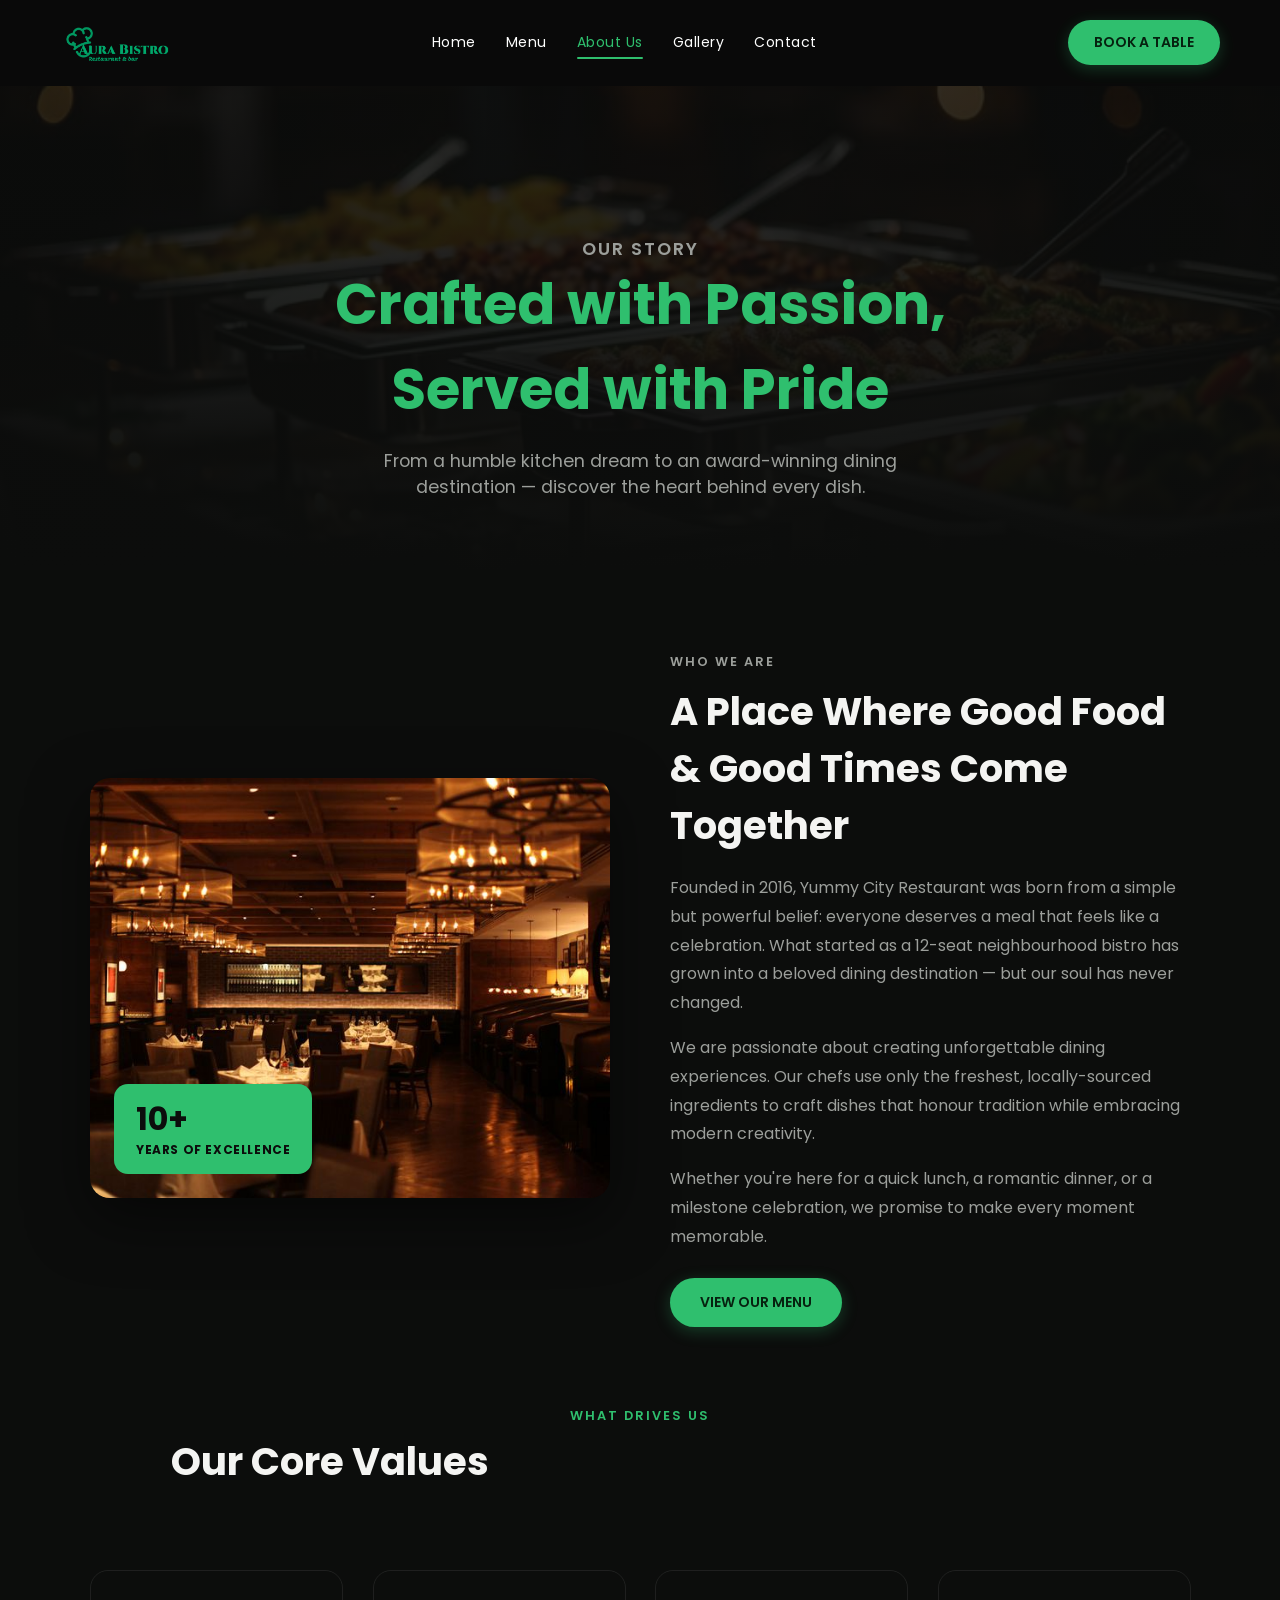
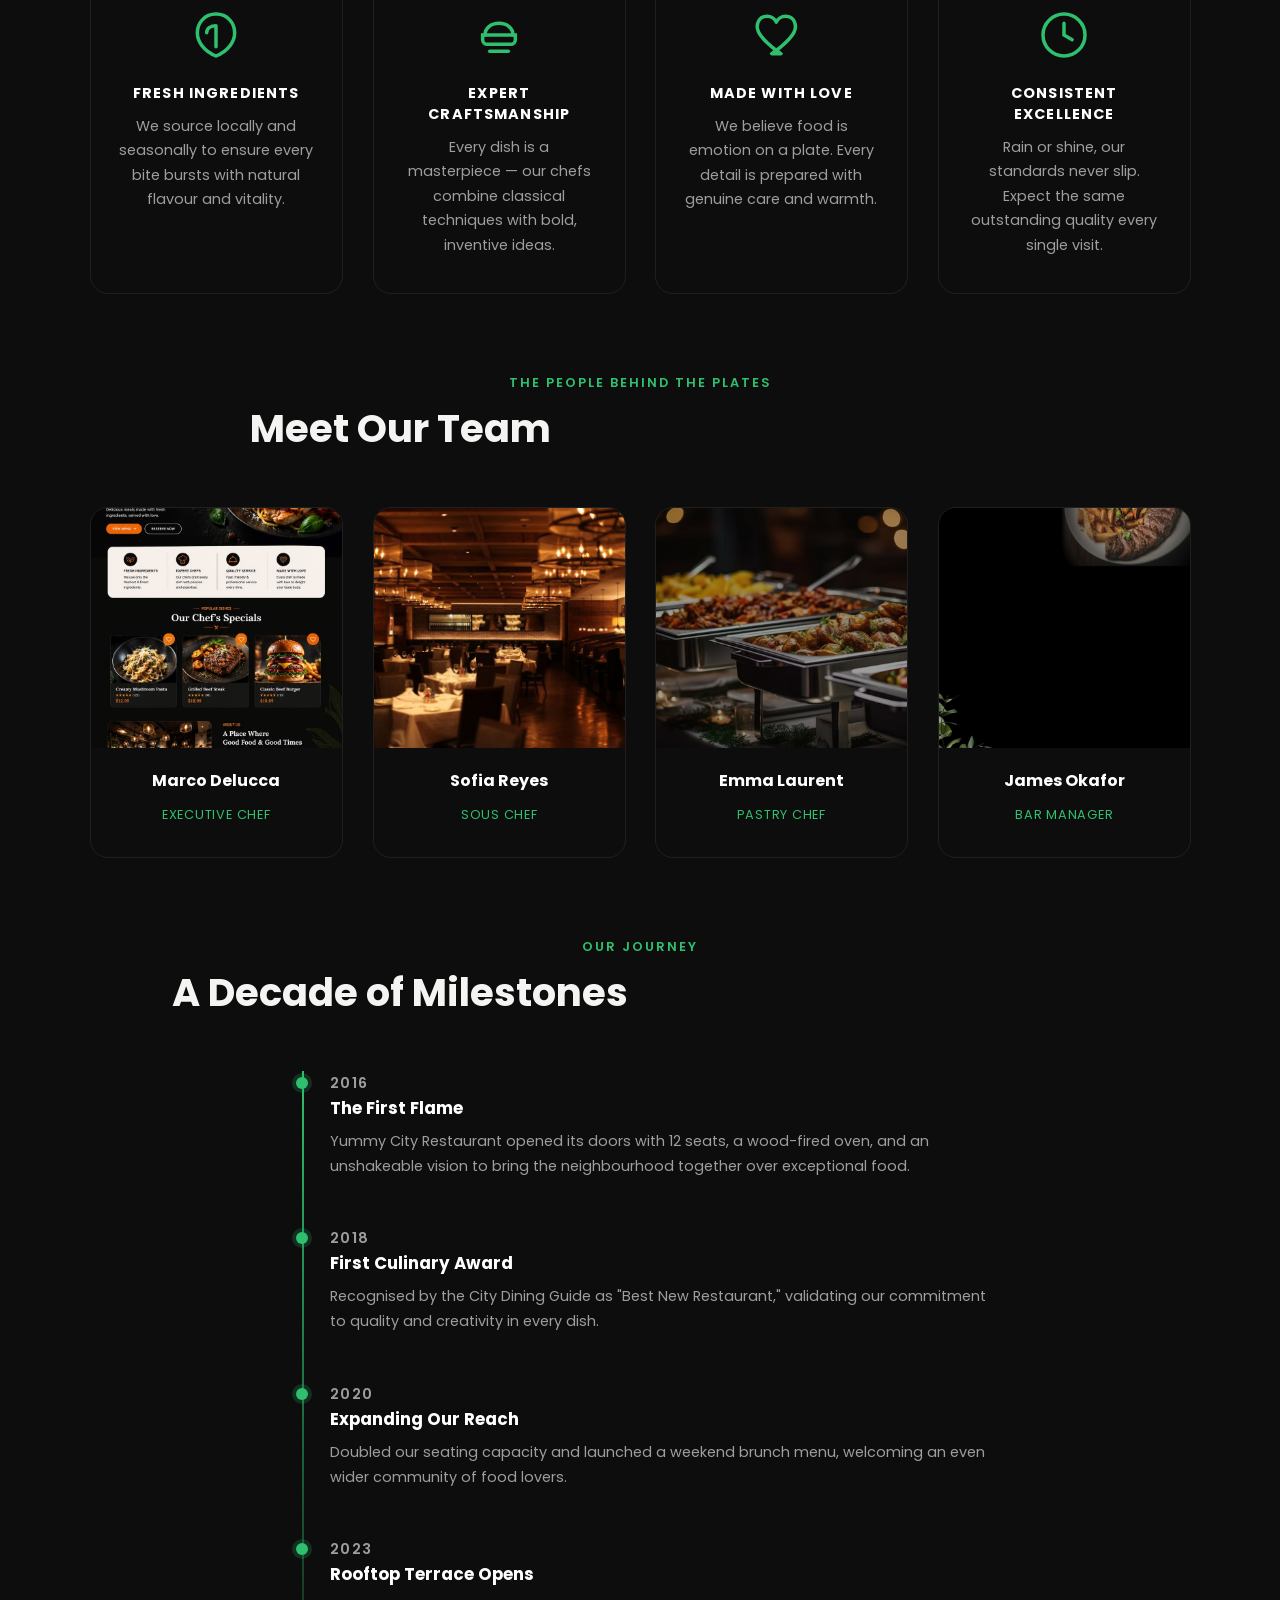
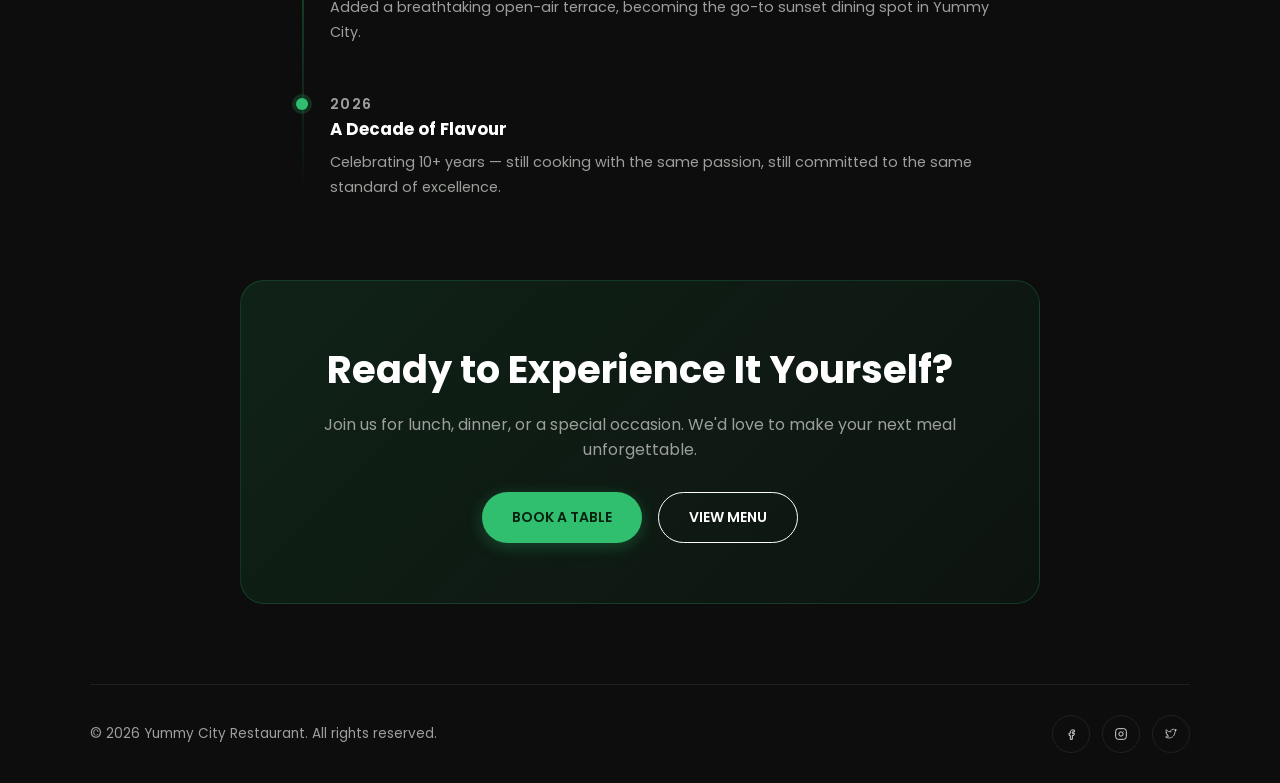
==== pages/about.html @ e1288a22 "update: proper folder structure and fixed file paths" ====
<!DOCTYPE html>
<html lang="en">

<head>
    <meta charset="UTF-8">
    <meta name="viewport" content="width=device-width, initial-scale=1.0">
    <title>About Us – Yummy City Restaurant</title>
    <meta name="description" content="Learn about Yummy City Restaurant – our story, our chefs, and our passion for crafting unforgettable dining experiences since 2016.">
    <link rel="preconnect" href="https://fonts.googleapis.com">
    <link rel="preconnect" href="https://fonts.gstatic.com" crossorigin>
    <link href="https://fonts.googleapis.com/css2?family=Great+Vibes&family=Anton&family=Poppins:wght@400;500;600;700&display=swap" rel="stylesheet">
    <link rel="stylesheet" href="../stylesheets/stylesheet.css">
    <style>
        /* ── Page Hero ── */
        .page-hero {
            padding: 150px 20px 70px;
            text-align: center;
            background-image: linear-gradient(to bottom, rgba(12,13,12,0.75), rgba(12,13,12,1)), url('../assets/images/herbg.png');
            background-size: cover;
            background-position: center;
        }
        .page-hero h1 {
            font-size: clamp(2rem, 5vw, 3.5rem);
            color: var(--green);
            margin: 0 0 16px;
            font-family: 'Poppins', sans-serif;
        }
        .page-hero p {
            color: var(--text-muted);
            font-size: 1.1rem;
            max-width: 550px;
            margin: 0 auto;
        }

        /* ── Shared Section Wrapper ── */
        .content-section {
            width: calc(100% - 60px);
            max-width: 1100px;
            margin: 80px auto;
        }

        /* ── Our Story ── */
        .story-grid {
            display: grid;
            grid-template-columns: 1fr 1fr;
            gap: 60px;
            align-items: center;
        }
        @media (max-width: 768px) {
            .story-grid { grid-template-columns: 1fr; gap: 40px; }
        }
        .story-img-wrap {
            position: relative;
            border-radius: 20px;
            overflow: hidden;
            box-shadow: 0 20px 60px rgba(0,0,0,0.5);
        }
        .story-img-wrap img {
            width: 100%;
            height: 420px;
            object-fit: cover;
            display: block;
        }
        .story-year-badge {
            position: absolute;
            bottom: 24px;
            left: 24px;
            background: var(--green);
            color: #0c0d0c;
            border-radius: 14px;
            padding: 16px 22px;
            font-weight: 700;
            font-family: 'Poppins', sans-serif;
            line-height: 1.2;
        }
        .story-year-badge .num { font-size: 2rem; display: block; }
        .story-year-badge .lbl { font-size: 0.75rem; text-transform: uppercase; letter-spacing: 0.05em; }
        .story-text { }
        .story-text .eyebrow { margin-bottom: 10px; }
        .story-text .section-heading { margin-top: 0; margin-bottom: 20px; }
        .story-text p { color: var(--text-muted); line-height: 1.8; margin-bottom: 16px; }

        /* ── Values Strip ── */
        .values-strip {
            display: grid;
            grid-template-columns: repeat(auto-fit, minmax(220px, 1fr));
            gap: 30px;
            margin: 80px auto;
            width: calc(100% - 60px);
            max-width: 1100px;
        }
        .value-card {
            background: var(--card-bg);
            border: 1px solid var(--border-soft);
            border-radius: 18px;
            padding: 36px 28px;
            text-align: center;
            transition: transform 0.35s cubic-bezier(0.16,1,0.3,1), box-shadow 0.35s ease;
        }
        .value-card:hover {
            transform: translateY(-6px);
            box-shadow: 0 14px 40px rgba(0,0,0,0.45), 0 0 16px rgba(47,191,110,0.1);
        }
        .value-icon {
            width: 56px;
            height: 56px;
            margin: 0 auto 20px;
            color: var(--green);
        }
        .value-icon svg { width: 100%; height: 100%; }
        .value-card h3 {
            font-size: 0.9rem;
            letter-spacing: 0.08em;
            text-transform: uppercase;
            color: #fff;
            margin: 0 0 10px;
        }
        .value-card p {
            color: var(--text-muted);
            font-size: 0.9rem;
            line-height: 1.7;
            margin: 0;
        }

        /* ── Team ── */
        .team-grid {
            display: grid;
            grid-template-columns: repeat(auto-fill, minmax(240px, 1fr));
            gap: 30px;
        }
        .team-card {
            background: var(--card-bg);
            border: 1px solid var(--border-soft);
            border-radius: 18px;
            overflow: hidden;
            text-align: center;
            transition: transform 0.35s cubic-bezier(0.16,1,0.3,1), box-shadow 0.35s ease;
        }
        .team-card:hover {
            transform: translateY(-6px);
            box-shadow: 0 14px 40px rgba(0,0,0,0.45), 0 0 16px rgba(47,191,110,0.1);
        }
        .team-photo {
            width: 100%;
            height: 240px;
            object-fit: cover;
            display: block;
        }
        .team-info {
            padding: 20px;
        }
        .team-info h3 {
            font-size: 1rem;
            color: #fff;
            margin: 0 0 4px;
            font-family: 'Poppins', sans-serif;
        }
        .team-role {
            font-size: 0.8rem;
            color: var(--green);
            text-transform: uppercase;
            letter-spacing: 0.06em;
        }

        /* ── Timeline ── */
        .timeline {
            position: relative;
            padding-left: 40px;
            max-width: 700px;
            margin: 0 auto;
        }
        .timeline::before {
            content: '';
            position: absolute;
            left: 12px;
            top: 0;
            bottom: 0;
            width: 2px;
            background: linear-gradient(to bottom, var(--green), transparent);
        }
        .timeline-item {
            position: relative;
            margin-bottom: 48px;
        }
        .timeline-item::before {
            content: '';
            position: absolute;
            left: -34px;
            top: 6px;
            width: 12px;
            height: 12px;
            border-radius: 50%;
            background: var(--green);
            box-shadow: 0 0 0 4px rgba(47,191,110,0.2);
        }
        .timeline-year {
            font-size: 0.75rem;
            color: var(--green);
            text-transform: uppercase;
            letter-spacing: 0.1em;
            margin-bottom: 6px;
            font-weight: 600;
        }
        .timeline-item h4 {
            font-size: 1.05rem;
            color: #fff;
            margin: 0 0 8px;
            font-family: 'Poppins', sans-serif;
        }
        .timeline-item p {
            color: var(--text-muted);
            font-size: 0.9rem;
            line-height: 1.7;
            margin: 0;
        }

        /* ── CTA Band ── */
        .cta-band {
            background: linear-gradient(135deg, rgba(47,191,110,0.12), rgba(47,191,110,0.04));
            border: 1px solid rgba(47,191,110,0.2);
            border-radius: 24px;
            padding: 60px 40px;
            text-align: center;
            margin: 80px auto;
            width: calc(100% - 60px);
            max-width: 800px;
        }
        .cta-band h2 {
            font-size: clamp(1.6rem, 3.5vw, 2.4rem);
            color: #fff;
            margin: 0 0 14px;
            font-family: 'Poppins', sans-serif;
        }
        .cta-band p {
            color: var(--text-muted);
            font-size: 1rem;
            margin: 0 0 30px;
        }
        .cta-band .btn-group {
            display: flex;
            gap: 16px;
            justify-content: center;
            flex-wrap: wrap;
        }
    </style>
</head>

<body>
    <header class="animate-header">
        <img src="../assets/images/logo.png" alt="Restaurant logo" class="logo">
        <button class="nav-toggle" aria-label="Toggle navigation">&#9776;</button>
        <nav class="nav-menu">
            <ul>
                <li><a href="../index.html">Home</a></li>
                <li><a href="menu.html">Menu</a></li>
                <li><a href="about.html" class="nav-active">About Us</a></li>
                <li><a href="gallery.html">Gallery</a></li>
                <li><a href="contact.html">Contact</a></li>
            </ul>
        </nav>
        <button class="btn-book">BOOK A TABLE</button>
    </header>

    <!-- ── Hero ── -->
    <section class="page-hero">
        <p class="eyebrow animate-hero-headline">Our Story</p>
        <h1 class="animate-hero-headline">Crafted with Passion,<br>Served with Pride</h1>
        <p class="animate-hero-text">From a humble kitchen dream to an award-winning dining destination — discover the heart behind every dish.</p>
    </section>

    <!-- ── Our Story ── -->
    <section class="content-section">
        <div class="story-grid">
            <div class="story-img-wrap reveal-on-scroll reveal-left">
                <img src="../assets/images/restaurant.png" alt="Yummy City Restaurant interior">
                <div class="story-year-badge">
                    <span class="num">10+</span>
                    <span class="lbl">Years of Excellence</span>
                </div>
            </div>
            <div class="story-text reveal-on-scroll reveal-right">
                <p class="eyebrow">Who We Are</p>
                <h2 class="section-heading">A Place Where Good Food &amp; Good Times Come Together</h2>
                <p>Founded in 2016, Yummy City Restaurant was born from a simple but powerful belief: everyone deserves a meal that feels like a celebration. What started as a 12-seat neighbourhood bistro has grown into a beloved dining destination — but our soul has never changed.</p>
                <p>We are passionate about creating unforgettable dining experiences. Our chefs use only the freshest, locally-sourced ingredients to craft dishes that honour tradition while embracing modern creativity.</p>
                <p>Whether you're here for a quick lunch, a romantic dinner, or a milestone celebration, we promise to make every moment memorable.</p>
                <a href="menu.html" class="btn-primary" style="display:inline-block; text-decoration:none; margin-top:10px;">VIEW OUR MENU</a>
            </div>
        </div>
    </section>

    <!-- ── Core Values ── -->
    <section style="text-align:center; padding:0 20px;">
        <p class="eyebrow reveal-on-scroll">What Drives Us</p>
        <h2 class="section-heading reveal-on-scroll">Our Core Values</h2>
    </section>
    <div class="values-strip">
        <div class="value-card reveal-on-scroll" style="--item-delay:0.1s;">
            <div class="value-icon">
                <svg viewBox="0 0 24 24" fill="none" xmlns="http://www.w3.org/2000/svg">
                    <path d="M12 3C7 3 4 7 4 11c0 4 3 8 8 10 5-2 8-6 8-10 0-4-3-8-8-8z" stroke="currentColor" stroke-width="1.5"/>
                    <path d="M12 8v9M12 8c-2 0-4 1-4 3" stroke="currentColor" stroke-width="1.5" stroke-linecap="round"/>
                </svg>
            </div>
            <h3>Fresh Ingredients</h3>
            <p>We source locally and seasonally to ensure every bite bursts with natural flavour and vitality.</p>
        </div>
        <div class="value-card reveal-on-scroll" style="--item-delay:0.2s;">
            <div class="value-icon">
                <svg viewBox="0 0 24 24" fill="none" xmlns="http://www.w3.org/2000/svg">
                    <path d="M6 12c0-3 2.5-5 6-5s6 2 6 5" stroke="currentColor" stroke-width="1.5" stroke-linecap="round"/>
                    <path d="M5 12h14v2a2 2 0 0 1-2 2H7a2 2 0 0 1-2-2v-2z" stroke="currentColor" stroke-width="1.5"/>
                    <path d="M8 19h8" stroke="currentColor" stroke-width="1.5" stroke-linecap="round"/>
                </svg>
            </div>
            <h3>Expert Craftsmanship</h3>
            <p>Every dish is a masterpiece — our chefs combine classical techniques with bold, inventive ideas.</p>
        </div>
        <div class="value-card reveal-on-scroll" style="--item-delay:0.3s;">
            <div class="value-icon">
                <svg viewBox="0 0 24 24" fill="none" xmlns="http://www.w3.org/2000/svg">
                    <path d="M12 20s-7-4.5-9.5-9C0.8 7.5 2.5 4 6 4c2 0 3.5 1.2 4 2.5C10.5 5.2 12 4 14 4c3.5 0 5.2 3.5 3.5 7-2.5 4.5-9.5 9-9.5 9z" stroke="currentColor" stroke-width="1.5" stroke-linejoin="round"/>
                </svg>
            </div>
            <h3>Made With Love</h3>
            <p>We believe food is emotion on a plate. Every detail is prepared with genuine care and warmth.</p>
        </div>
        <div class="value-card reveal-on-scroll" style="--item-delay:0.4s;">
            <div class="value-icon">
                <svg viewBox="0 0 24 24" fill="none" xmlns="http://www.w3.org/2000/svg">
                    <circle cx="12" cy="12" r="9" stroke="currentColor" stroke-width="1.5"/>
                    <path d="M12 7v5l3.5 2" stroke="currentColor" stroke-width="1.5" stroke-linecap="round"/>
                </svg>
            </div>
            <h3>Consistent Excellence</h3>
            <p>Rain or shine, our standards never slip. Expect the same outstanding quality every single visit.</p>
        </div>
    </div>

    <!-- ── Meet the Team ── -->
    <section class="content-section">
        <div style="text-align:center; margin-bottom:50px;">
            <p class="eyebrow reveal-on-scroll">The People Behind the Plates</p>
            <h2 class="section-heading reveal-on-scroll">Meet Our Team</h2>
        </div>
        <div class="team-grid">
            <div class="team-card reveal-on-scroll" style="--item-delay:0.1s;">
                <img src="../assets/images/48059a498bd12c0ed38ec6b3f6c09134.jpg" alt="Executive Chef Marco" class="team-photo">
                <div class="team-info">
                    <h3>Marco Delucca</h3>
                    <p class="team-role">Executive Chef</p>
                </div>
            </div>
            <div class="team-card reveal-on-scroll" style="--item-delay:0.2s;">
                <img src="../assets/images/restaurant.png" alt="Sous Chef Sofia" class="team-photo">
                <div class="team-info">
                    <h3>Sofia Reyes</h3>
                    <p class="team-role">Sous Chef</p>
                </div>
            </div>
            <div class="team-card reveal-on-scroll" style="--item-delay:0.3s;">
                <img src="../assets/images/herbg.png" alt="Pastry Chef Emma" class="team-photo">
                <div class="team-info">
                    <h3>Emma Laurent</h3>
                    <p class="team-role">Pastry Chef</p>
                </div>
            </div>
            <div class="team-card reveal-on-scroll" style="--item-delay:0.4s;">
                <img src="../assets/images/bg.png" alt="Bar Manager James" class="team-photo">
                <div class="team-info">
                    <h3>James Okafor</h3>
                    <p class="team-role">Bar Manager</p>
                </div>
            </div>
        </div>
    </section>

    <!-- ── Timeline ── -->
    <section class="content-section">
        <div style="text-align:center; margin-bottom:50px;">
            <p class="eyebrow reveal-on-scroll">Our Journey</p>
            <h2 class="section-heading reveal-on-scroll">A Decade of Milestones</h2>
        </div>
        <div class="timeline">
            <div class="timeline-item reveal-on-scroll">
                <p class="timeline-year">2016</p>
                <h4>The First Flame</h4>
                <p>Yummy City Restaurant opened its doors with 12 seats, a wood-fired oven, and an unshakeable vision to bring the neighbourhood together over exceptional food.</p>
            </div>
            <div class="timeline-item reveal-on-scroll">
                <p class="timeline-year">2018</p>
                <h4>First Culinary Award</h4>
                <p>Recognised by the City Dining Guide as "Best New Restaurant," validating our commitment to quality and creativity in every dish.</p>
            </div>
            <div class="timeline-item reveal-on-scroll">
                <p class="timeline-year">2020</p>
                <h4>Expanding Our Reach</h4>
                <p>Doubled our seating capacity and launched a weekend brunch menu, welcoming an even wider community of food lovers.</p>
            </div>
            <div class="timeline-item reveal-on-scroll">
                <p class="timeline-year">2023</p>
                <h4>Rooftop Terrace Opens</h4>
                <p>Added a breathtaking open-air terrace, becoming the go-to sunset dining spot in Yummy City.</p>
            </div>
            <div class="timeline-item reveal-on-scroll">
                <p class="timeline-year">2026</p>
                <h4>A Decade of Flavour</h4>
                <p>Celebrating 10+ years — still cooking with the same passion, still committed to the same standard of excellence.</p>
            </div>
        </div>
    </section>

    <!-- ── CTA ── -->
    <div class="cta-band reveal-on-scroll">
        <h2>Ready to Experience It Yourself?</h2>
        <p>Join us for lunch, dinner, or a special occasion. We'd love to make your next meal unforgettable.</p>
        <div class="btn-group">
            <button class="btn-primary btn-book">BOOK A TABLE</button>
            <a href="menu.html" class="btn-outline" style="text-decoration:none; display:inline-flex; align-items:center; justify-content:center;">VIEW MENU</a>
        </div>
    </div>

    <footer>
        <p>&copy; 2026 Yummy City Restaurant. All rights reserved.</p>
        <div class="socials">
            <a class="social-icon" href="#" aria-label="Facebook">
                <svg viewBox="0 0 24 24" fill="none" xmlns="http://www.w3.org/2000/svg">
                    <path d="M14 9h3V6h-3c-1.7 0-3 1.3-3 3v2H9v3h2v6h3v-6h2.5l.5-3H14V9.5c0-.3.2-.5.5-.5z" stroke="currentColor" stroke-width="1.3" stroke-linejoin="round"/>
                </svg>
            </a>
            <a class="social-icon" href="#" aria-label="Instagram">
                <svg viewBox="0 0 24 24" fill="none" xmlns="http://www.w3.org/2000/svg">
                    <rect x="4" y="4" width="16" height="16" rx="4" stroke="currentColor" stroke-width="1.3"/>
                    <circle cx="12" cy="12" r="3.2" stroke="currentColor" stroke-width="1.3"/>
                    <circle cx="16.2" cy="7.8" r="0.6" fill="currentColor"/>
                </svg>
            </a>
            <a class="social-icon" href="#" aria-label="Twitter">
                <svg viewBox="0 0 24 24" fill="none" xmlns="http://www.w3.org/2000/svg">
                    <path d="M20 6.5c-.6.3-1.2.5-1.9.6.7-.4 1.2-1.1 1.4-1.9-.6.4-1.4.7-2.1.8a3.3 3.3 0 0 0-5.7 3 9.4 9.4 0 0 1-6.8-3.5c-.3.5-.4 1.1-.4 1.7 0 1.1.6 2.1 1.4 2.7-.5 0-1-.2-1.5-.4v.1c0 1.6 1.1 2.9 2.6 3.2-.3.1-.6.1-.9.1-.2 0-.4 0-.6-.1.4 1.3 1.6 2.2 3 2.3-1.1.9-2.5 1.4-4 1.4H4c1.4.9 3.1 1.5 4.9 1.5 5.8 0 9-4.9 9-9.1v-.4c.6-.4 1.2-1 1.6-1.6z" stroke="currentColor" stroke-width="1" stroke-linejoin="round"/>
                </svg>
            </a>
        </div>
    </footer>

    <!-- ── RESERVATION POPUP MODAL ── -->
    <div id="booking-modal" class="modal-overlay" aria-hidden="true">
        <div class="modal-card" role="dialog" aria-modal="true" aria-labelledby="modal-title">
            <button class="modal-close" id="modal-close-btn" aria-label="Close modal">&times;</button>
            <div class="modal-body" id="booking-form-wrapper">
                <p class="eyebrow">Reservations</p>
                <h2 id="modal-title" class="modal-heading">Book A Table</h2>
                <p class="modal-subtext">Reserve your table in advance for an unforgettable dining experience.</p>
                <form id="booking-form" class="booking-form">
                    <div class="form-row">
                        <div class="form-group">
                            <label for="book-name">Full Name</label>
                            <input type="text" id="book-name" name="name" placeholder="John Doe" required>
                        </div>
                        <div class="form-group">
                            <label for="book-phone">Phone Number</label>
                            <input type="tel" id="book-phone" name="phone" placeholder="(123) 456-7890" required>
                        </div>
                    </div>
                    <div class="form-row">
                        <div class="form-group">
                            <label for="book-date">Date</label>
                            <input type="date" id="book-date" name="date" required>
                        </div>
                        <div class="form-group">
                            <label for="book-time">Time</label>
                            <select id="book-time" name="time" required>
                                <option value="" disabled selected>Select Time</option>
                                <option value="12:00 PM">12:00 PM (Lunch)</option>
                                <option value="01:00 PM">01:00 PM (Lunch)</option>
                                <option value="02:00 PM">02:00 PM (Lunch)</option>
                                <option value="06:00 PM">06:00 PM (Dinner)</option>
                                <option value="07:00 PM">07:00 PM (Dinner)</option>
                                <option value="08:00 PM">08:00 PM (Dinner)</option>
                                <option value="09:00 PM">09:00 PM (Dinner)</option>
                            </select>
                        </div>
                    </div>
                    <div class="form-row">
                        <div class="form-group">
                            <label for="book-guests">Guests</label>
                            <select id="book-guests" name="guests" required>
                                <option value="1 Person">1 Person</option>
                                <option value="2 People" selected>2 People</option>
                                <option value="3 People">3 People</option>
                                <option value="4 People">4 People</option>
                                <option value="5+ People">5+ People</option>
                            </select>
                        </div>
                        <div class="form-group">
                            <label for="book-seating">Seating Preference</label>
                            <select id="book-seating" name="seating">
                                <option value="Standard Dining">Standard Dining</option>
                                <option value="Window View">Window View</option>
                                <option value="Outdoor Terrace">Outdoor Terrace</option>
                                <option value="Cozy Booth">Cozy Booth</option>
                            </select>
                        </div>
                    </div>
                    <div class="form-group">
                        <label for="book-requests">Special Requests (Optional)</label>
                        <input type="text" id="book-requests" name="requests" placeholder="e.g. Birthday, Anniversary, Dietary preferences">
                    </div>
                    <button type="submit" class="btn-primary modal-submit-btn">CONFIRM RESERVATION</button>
                </form>
            </div>
            <div class="modal-success" id="booking-success" style="display: none;">
                <div class="success-icon">
                    <svg viewBox="0 0 24 24" fill="none" xmlns="http://www.w3.org/2000/svg">
                        <path d="M5 13l4 4L19 7" stroke="currentColor" stroke-width="2.5" stroke-linecap="round" stroke-linejoin="round"/>
                    </svg>
                </div>
                <h3>Table Reserved!</h3>
                <p id="success-details">Thank you! Your table reservation has been received.</p>
                <button type="button" class="btn-primary" id="success-close-btn">DONE</button>
            </div>
        </div>
    </div>

    <script src="../assets/js/script.js"></script>
</body>
</html>
---- stylesheets/stylesheet.css ----
/* ---------- TOKENS ---------- */
:root {
    --bg-black: #0c0d0c;
    --panel-black: #151714;
    --green: #2fbf6e;
    --green-deep: #1c7a48;
    --green-glow: #7fe3ac;
    --text-white: #f4f4f2;
    --text-muted: #9c9f9b;
    --border-soft: rgba(255, 255, 255, 0.08);
}

html {
    scroll-behavior: smooth;
}

* {
    box-sizing: border-box;
}

body {
    margin: 0;
    padding: 0;
    font-family: 'Poppins', Arial, sans-serif;
    background-color: var(--bg-black);
    color: var(--text-white);
    overflow-x: clip;
}

.eyebrow {
    color: var(--green);
    font-size: 0.8rem;
    font-weight: 600;
    letter-spacing: 2px;
    text-transform: uppercase;
    margin: 0 0 8px 0;
}

.section-heading {
    font-family: 'Poppins', Arial, sans-serif;
    font-size: clamp(1.7rem, 3vw, 2.4rem);
    font-weight: 700;
    margin: 0 0 20px 0;
    max-width: 620px;
}

/* ---------- HEADER ---------- */

header {
    display: flex;
    align-items: center;
    justify-content: space-between;
    padding: 20px 60px;
    background: rgba(0, 0, 0, 0.25);
    position: sticky;
    top: 0;
    z-index: 1000;
    width: 100%;
    border-bottom: 1px solid transparent;
    transition: background 0.35s ease, backdrop-filter 0.35s ease, box-shadow 0.35s ease, padding 0.35s ease, border-bottom 0.35s ease;
}

header.header-scrolled {
    background: rgba(12, 13, 12, 0.88);
    backdrop-filter: blur(14px);
    -webkit-backdrop-filter: blur(14px);
    box-shadow: 0 4px 25px rgba(0, 0, 0, 0.5);
    border-bottom: 1px solid rgba(255, 255, 255, 0.06);
    padding: 14px 60px;
}

.logo {
    width: 120px;
    height: auto;
    display: block;
    transition: transform 0.3s cubic-bezier(0.16, 1, 0.3, 1);
}

.logo:hover {
    transform: scale(1.04);
}

.nav-toggle {
    display: none;
    background: none;
    border: none;
    color: #fff;
    font-size: 1.5rem;
    cursor: pointer;
    padding: 5px;
}

nav ul {
    display: flex;
    list-style: none;
    gap: 30px;
    margin: 0;
    padding: 0;
    color: #fff;
    font-size: 14px;
    letter-spacing: 0.5px;
}

nav ul li {
    position: relative;
    padding: 4px 0;
}

nav ul li a {
    color: #fff;
    text-decoration: none;
    transition: color 0.25s ease;
    cursor: pointer;
    display: inline-block;
}

nav ul li a::after {
    content: '';
    position: absolute;
    bottom: -2px;
    left: 50%;
    width: 100%;
    height: 2px;
    background: var(--green);
    transform: translateX(-50%) scaleX(0);
    transform-origin: center;
    transition: transform 0.25s cubic-bezier(0.16, 1, 0.3, 1);
    border-radius: 2px;
}

nav ul li a:hover,
nav ul li a.nav-active {
    color: var(--green);
}

nav ul li a:hover::after,
nav ul li a.nav-active::after {
    transform: translateX(-50%) scaleX(1);
}

button {
    cursor: pointer;
    font-family: 'Poppins', Arial, sans-serif;
    border: none;
    position: relative;
    overflow: hidden;
    user-select: none;
    -webkit-tap-highlight-color: transparent;
}

.btn-book {
    background-color: var(--green);
    color: #06210f;
    font-weight: 600;
    font-size: 14px;
    padding: 12px 26px;
    border-radius: 30px;
    box-shadow: 0 4px 15px rgba(47, 191, 110, 0.25);
    transition: transform 0.25s cubic-bezier(0.16, 1, 0.3, 1), box-shadow 0.25s ease, background-color 0.25s ease;
}

.btn-book:hover {
    transform: translateY(-2px);
    box-shadow: 0 8px 24px rgba(47, 191, 110, 0.45);
}

.btn-book:active {
    transform: translateY(1px) scale(0.98);
}

/* Light sheen sweep for primary buttons */
.btn-book::after,
.btn-primary::after {
    content: '';
    position: absolute;
    top: -50%;
    left: -70%;
    width: 45%;
    height: 200%;
    background: linear-gradient(120deg, transparent, rgba(255, 255, 255, 0.35), transparent);
    transform: rotate(25deg);
    opacity: 0;
    pointer-events: none;
}

.btn-book:hover::after,
.btn-primary:hover::after {
    animation: sheenSweep 0.8s ease-out;
}

@keyframes sheenSweep {
    0% {
        left: -70%;
        opacity: 1;
    }

    100% {
        left: 140%;
        opacity: 0;
    }
}

/* ---------- HERO ENTRANCE ANIMATIONS ---------- */

.animate-header {
    animation: headerDrop 0.8s cubic-bezier(0.16, 1, 0.3, 1) forwards;
}

@keyframes headerDrop {
    from {
        opacity: 0;
        transform: translateY(-20px);
    }

    to {
        opacity: 1;
        transform: translateY(0);
    }
}

.hero {
    min-height: 85vh;
    display: flex;
    align-items: flex-start;
    justify-content: center;
    flex-direction: column;
    padding: 60px 60px 100px 60px;
    background-image: url('../assets/images/herbg.png');
    background-size: cover;
    background-position: center;
    position: relative;
    overflow: hidden;
}

/* Screen-reader only utility */
.sr-only {
    position: absolute;
    width: 1px;
    height: 1px;
    padding: 0;
    margin: -1px;
    overflow: hidden;
    clip: rect(0, 0, 0, 0);
    white-space: nowrap;
    border: 0;
}

.hero-title-wrapper {
    margin: 0 0 24px 0;
    max-width: 820px;
    width: 100%;
}

.hero-title-img {
    width: 100%;
    max-width: 800px;
    height: auto;
    display: block;
    filter: drop-shadow(0 6px 22px rgba(0, 0, 0, 0.7)) drop-shadow(0 0 30px rgba(47, 191, 110, 0.3));
    user-select: none;
    pointer-events: none;
}

.animate-hero-headline {
    opacity: 0;
    animation: heroHeadlineIn 1s cubic-bezier(0.16, 1, 0.3, 1) 0.25s forwards;
}

@keyframes heroHeadlineIn {
    from {
        opacity: 0;
        transform: translateY(28px);
        filter: blur(4px);
    }

    to {
        opacity: 1;
        transform: translateY(0);
        filter: blur(0);
    }
}

.hero_p {
    color: #eaeaea;
    font-size: 1.1rem;
    max-width: 480px;
    margin: 0 0 30px 0;
    line-height: 1.6;
}

.animate-hero-text {
    opacity: 0;
    animation: heroTextIn 0.9s cubic-bezier(0.16, 1, 0.3, 1) 0.45s forwards;
}

.animate-hero-actions {
    opacity: 0;
    animation: heroTextIn 0.9s cubic-bezier(0.16, 1, 0.3, 1) 0.6s forwards;
}

@keyframes heroTextIn {
    from {
        opacity: 0;
        transform: translateY(20px);
    }

    to {
        opacity: 1;
        transform: translateY(0);
    }
}

.hero-actions {
    display: flex;
    gap: 20px;
}

.btn-primary {
    background-color: var(--green);
    color: #06210f;
    font-weight: 600;
    font-size: 14px;
    padding: 14px 30px;
    border-radius: 30px;
    box-shadow: 0 4px 16px rgba(47, 191, 110, 0.28);
    transition: transform 0.25s cubic-bezier(0.16, 1, 0.3, 1), box-shadow 0.25s ease, background-color 0.25s ease;
}

.btn-primary:hover {
    transform: translateY(-2px);
    box-shadow: 0 8px 25px rgba(47, 191, 110, 0.45);
}

.btn-primary:active {
    transform: translateY(1px) scale(0.98);
}

.btn-outline {
    background-color: transparent;
    color: #ffffff;
    font-weight: 600;
    font-size: 14px;
    padding: 14px 30px;
    border-radius: 30px;
    border: 1px solid #ffffff;
    transition: transform 0.25s cubic-bezier(0.16, 1, 0.3, 1), background-color 0.25s ease, border-color 0.25s ease, box-shadow 0.25s ease;
}

.btn-outline:hover {
    background-color: rgba(255, 255, 255, 0.12);
    border-color: #ffffff;
    transform: translateY(-2px);
    box-shadow: 0 8px 20px rgba(255, 255, 255, 0.15);
}

.btn-outline:active {
    transform: translateY(1px) scale(0.98);
}

/* ---------- FEATURES ---------- */

.features {
    display: flex;
    justify-content: space-between;
    align-items: stretch;
    width: calc(100% - 60px);
    max-width: 1100px;
    margin: -60px auto 0 auto;
    background-color: #ffffff;
    border-radius: 16px;
    box-shadow: 0 20px 40px rgba(0, 0, 0, 0.3);
    position: relative;
    z-index: 3;
    padding: 30px 0;
    transition: box-shadow 0.35s ease, transform 0.35s ease;
}

.features:hover {
    box-shadow: 0 28px 50px rgba(0, 0, 0, 0.38);
}

.feature-item {
    flex: 1 1 0;
    text-align: left;
    padding: 15px 30px;
    border-right: 1px solid #e5e5e5;
    border-radius: 12px;
    transition: transform 0.3s cubic-bezier(0.16, 1, 0.3, 1), background-color 0.3s ease;
}

.feature-item:hover {
    transform: translateY(-4px);
    background-color: rgba(0, 0, 0, 0.015);
}

.feature-item:last-child {
    border-right: none;
}

.feature-icon {
    width: 48px;
    height: 48px;
    border-radius: 50%;
    background-color: var(--panel-black);
    color: var(--green);
    display: flex;
    align-items: center;
    justify-content: center;
    margin-bottom: 16px;
    transition: transform 0.4s cubic-bezier(0.34, 1.56, 0.64, 1), background-color 0.3s ease, box-shadow 0.3s ease;
}

.feature-icon svg {
    width: 22px;
    height: 22px;
    transition: transform 0.3s ease;
}

.feature-item:hover .feature-icon {
    transform: scale(1.12) rotate(4deg);
    background-color: #0c0d0c;
    box-shadow: 0 8px 18px rgba(47, 191, 110, 0.35);
}

.feature-item h3 {
    color: #1a1a1a;
    font-size: 0.95rem;
    letter-spacing: 0.5px;
    margin: 0 0 10px 0;
    transition: color 0.25s ease;
}

.feature-item:hover h3 {
    color: var(--green-deep);
}

.feature-item p {
    color: #6b6b6b;
    font-size: 0.85rem;
    line-height: 1.5;
    margin: 0;
}

/* ---------- IMAGE PLACEHOLDERS ---------- */

.img-placeholder {
    position: relative;
    background-color: #1d201d;
    background-image:
        linear-gradient(135deg, rgba(255, 255, 255, 0.04) 25%, transparent 25%),
        linear-gradient(225deg, rgba(255, 255, 255, 0.04) 25%, transparent 25%),
        linear-gradient(45deg, rgba(255, 255, 255, 0.04) 25%, transparent 25%),
        linear-gradient(315deg, rgba(255, 255, 255, 0.04) 25%, transparent 25%);
    background-position: 10px 0, 10px 0, 0 0, 0 0;
    background-size: 20px 20px;
    background-repeat: repeat;
    border: 1px dashed rgba(255, 255, 255, 0.18);
    display: flex;
    align-items: flex-end;
    justify-content: flex-start;
    overflow: hidden;
}

.img-placeholder::after {
    content: attr(data-label);
    color: var(--text-muted);
    font-size: 0.75rem;
    letter-spacing: 1px;
    text-transform: uppercase;
    padding: 10px 14px;
}

/* ---------- CHEF'S SPECIALS ---------- */

.specials {
    width: calc(100% - 60px);
    max-width: 1100px;
    margin: 0 auto;
    padding: 100px 0 60px 0;
    text-align: center;
}

.specials .section-heading {
    margin-left: auto;
    margin-right: auto;
}

.dish-grid {
    display: flex;
    gap: 30px;
    margin-top: 40px;
    width: 100%;
    align-items: stretch;
}

.dish-card {
    flex: 1 1 0;
    min-width: 0;
    width: 100%;
    text-align: left;
    background-color: var(--panel-black);
    border: 1px solid var(--border-soft);
    border-radius: 14px;
    overflow: hidden;
    padding-bottom: 20px;
    display: flex;
    flex-direction: column;
    transition: transform 0.35s cubic-bezier(0.16, 1, 0.3, 1), box-shadow 0.35s ease, border-color 0.35s ease;
    will-change: transform;
}

.dish-card:hover {
    transform: translateY(-8px);
    box-shadow: 0 20px 40px rgba(0, 0, 0, 0.55), 0 0 15px rgba(47, 191, 110, 0.12);
    border-color: rgba(47, 191, 110, 0.35);
}

.dish-image {
    height: 200px;
    position: relative;
    overflow: hidden;
    display: flex;
    align-items: flex-start;
    justify-content: flex-end;
}

.dish-img {
    position: absolute;
    top: 0;
    left: 0;
    width: 100%;
    height: 100%;
    object-fit: cover;
    object-position: center;
    transition: transform 0.5s cubic-bezier(0.16, 1, 0.3, 1);
}

.dish-card:hover .dish-img {
    transform: scale(1.06);
}

.dish-fav {
    background-color: rgba(12, 13, 12, 0.7);
    color: var(--text-white);
    width: 36px;
    height: 36px;
    border-radius: 50%;
    display: flex;
    align-items: center;
    justify-content: center;
    font-size: 1.15rem;
    position: absolute;
    top: 14px;
    right: 14px;
    border: 1px solid rgba(255, 255, 255, 0.12);
    cursor: pointer;
    transition: transform 0.25s cubic-bezier(0.34, 1.56, 0.64, 1), background-color 0.25s ease, color 0.25s ease, border-color 0.25s ease;
    z-index: 2;
}

.dish-fav:hover {
    transform: scale(1.15);
    background-color: rgba(12, 13, 12, 0.95);
    border-color: var(--green);
}

.dish-fav.is-favorited {
    background-color: #ff3b5c;
    border-color: #ff3b5c;
    color: #ffffff;
    animation: heartPop 0.5s cubic-bezier(0.175, 0.885, 0.32, 1.275);
}

@keyframes heartPop {
    0% {
        transform: scale(1);
    }

    40% {
        transform: scale(1.35);
    }

    70% {
        transform: scale(0.9);
    }

    100% {
        transform: scale(1);
    }
}

.dish-rating {
    padding: 16px 20px 0 20px;
    font-size: 0.85rem;
}

.stars {
    color: var(--green);
    letter-spacing: 2px;
}

.rating-count {
    color: var(--text-muted);
    margin-left: 6px;
}

.dish-card h3 {
    padding: 0 20px;
    margin: 10px 0 6px 0;
    font-size: 1.1rem;
    transition: color 0.25s ease;
}

.dish-card:hover h3 {
    color: #ffffff;
}

.dish-price {
    padding: 0 20px;
    margin: 0;
    color: var(--green);
    font-weight: 600;
    font-size: 1.05rem;
    transition: color 0.25s ease, transform 0.25s ease;
}

.dish-card:hover .dish-price {
    color: var(--green-glow);
    transform: translateX(2px);
}

/* ---------- ABOUT ---------- */

.about {
    width: calc(100% - 60px);
    max-width: 1100px;
    margin: 0 auto;
    padding: 60px 0 100px 0;
    display: flex;
    align-items: center;
    gap: 60px;
}

.about-image {
    flex: 1 1 0;
    height: 380px;
    border-radius: 16px;
    position: relative;
    overflow: hidden;
    border: 1px solid var(--border-soft);
    box-shadow: 0 15px 35px rgba(0, 0, 0, 0.4);
    transition: transform 0.4s cubic-bezier(0.16, 1, 0.3, 1), box-shadow 0.4s ease;
}

.about-image:hover {
    box-shadow: 0 20px 45px rgba(0, 0, 0, 0.55);
    transform: translateY(-4px);
}

.about-img {
    width: 100%;
    height: 100%;
    object-fit: cover;
    object-position: center;
    display: block;
    border-radius: 16px;
    transition: transform 0.6s cubic-bezier(0.16, 1, 0.3, 1);
}

.about-image:hover .about-img {
    transform: scale(1.04);
}

.about-badge {
    position: absolute;
    bottom: 20px;
    left: 20px;
    z-index: 2;
    background-color: var(--green);
    color: #06210f;
    border-radius: 12px;
    padding: 18px 22px;
    margin: 0;
    line-height: 1.1;
    box-shadow: 0 10px 25px rgba(47, 191, 110, 0.4);
    animation: floatBadge 3.8s ease-in-out infinite alternate;
    transition: transform 0.3s ease;
}

.about-badge:hover {
    animation-play-state: paused;
    transform: scale(1.05) translateY(-5px);
}

@keyframes floatBadge {
    0% {
        transform: translateY(0);
        box-shadow: 0 8px 20px rgba(47, 191, 110, 0.3);
    }

    100% {
        transform: translateY(-8px);
        box-shadow: 0 16px 32px rgba(47, 191, 110, 0.45);
    }
}

.badge-number {
    display: block;
    font-family: 'Anton', sans-serif;
    font-size: 1.8rem;
}

.badge-label {
    font-size: 0.75rem;
    font-weight: 600;
    text-transform: uppercase;
}

.about-content {
    flex: 1 1 400px;
}

.about-text {
    color: var(--text-muted);
    font-size: 0.95rem;
    line-height: 1.7;
    max-width: 480px;
    margin: 0 0 30px 0;
}

/* ---------- INFO STRIP ---------- */

.info-strip {
    width: calc(100% - 60px);
    max-width: 1100px;
    margin: 0 auto 60px auto;
    background-color: var(--panel-black);
    border: 1px solid var(--border-soft);
    border-radius: 16px;
    display: flex;
    overflow: hidden;
}

.info-item {
    flex: 1 1 0;
    display: flex;
    align-items: center;
    gap: 16px;
    padding: 26px 24px;
    border-right: 1px solid var(--border-soft);
    transition: background-color 0.3s ease, transform 0.3s cubic-bezier(0.16, 1, 0.3, 1);
}

.info-item:hover {
    background-color: rgba(255, 255, 255, 0.025);
    transform: translateY(-3px);
}

.info-item:last-child {
    border-right: none;
}

.info-icon {
    width: 44px;
    height: 44px;
    min-width: 44px;
    border-radius: 50%;
    background-color: var(--green-deep);
    color: var(--green-glow);
    display: flex;
    align-items: center;
    justify-content: center;
    transition: transform 0.35s cubic-bezier(0.34, 1.56, 0.64, 1), box-shadow 0.35s ease, background-color 0.35s ease;
}

.info-icon svg {
    width: 20px;
    height: 20px;
}

.info-item:hover .info-icon {
    transform: scale(1.12) rotate(-5deg);
    box-shadow: 0 0 20px rgba(47, 191, 110, 0.45);
    background-color: var(--green);
    color: #06210f;
}

.info-label {
    color: var(--text-muted);
    font-size: 0.75rem;
    letter-spacing: 1px;
    text-transform: uppercase;
    margin: 0 0 4px 0;
}

.info-value {
    color: var(--text-white);
    font-size: 0.9rem;
    font-weight: 500;
    margin: 0;
}

/* ---------- FOOTER ---------- */

footer {
    display: flex;
    align-items: center;
    justify-content: space-between;
    width: calc(100% - 60px);
    max-width: 1100px;
    margin: 0 auto;
    padding: 30px 0;
    border-top: 1px solid var(--border-soft);
}

footer p {
    color: var(--text-muted);
    font-size: 0.85rem;
    margin: 0;
}

.socials {
    display: flex;
    gap: 12px;
}

.social-icon {
    width: 38px;
    height: 38px;
    border-radius: 50%;
    border: 1px solid var(--border-soft);
    color: var(--text-white);
    display: flex;
    align-items: center;
    justify-content: center;
    text-decoration: none;
    transition: transform 0.3s cubic-bezier(0.34, 1.56, 0.64, 1), background-color 0.3s ease, color 0.3s ease, border-color 0.3s ease, box-shadow 0.3s ease;
}

.social-icon svg {
    width: 16px;
    height: 16px;
    transition: transform 0.3s ease;
}

.social-icon:hover {
    transform: translateY(-5px) scale(1.08);
    background-color: var(--green);
    color: #0c0d0c;
    border-color: var(--green);
    box-shadow: 0 8px 18px rgba(47, 191, 110, 0.35);
}

.social-icon:hover svg {
    transform: scale(1.1);
}

/* ---------- SCROLL-TRIGGERED REVEAL SYSTEM ---------- */

.reveal-on-scroll {
    opacity: 0;
    transform: translateY(30px);
    transition: opacity 0.8s cubic-bezier(0.16, 1, 0.3, 1), transform 0.8s cubic-bezier(0.16, 1, 0.3, 1);
    transition-delay: var(--item-delay, 0s);
    will-change: opacity, transform;
}

.reveal-on-scroll.reveal-left {
    transform: translateX(-35px);
}

.reveal-on-scroll.reveal-right {
    transform: translateX(35px);
}

.reveal-on-scroll.is-revealed {
    opacity: 1;
    transform: translate(0, 0);
}

/* ---------- ACCESSIBILITY: REDUCED MOTION ---------- */

@media (prefers-reduced-motion: reduce) {

    *,
    *::before,
    *::after {
        animation-duration: 0.01ms !important;
        animation-iteration-count: 1 !important;
        transition-duration: 0.01ms !important;
        scroll-behavior: auto !important;
    }

    .reveal-on-scroll {
        opacity: 1 !important;
        transform: none !important;
    }

    .animate-header,
    .animate-hero-script,
    .animate-hero-headline,
    .animate-hero-text,
    .animate-hero-actions,
    .about-badge {
        animation: none !important;
        opacity: 1 !important;
        transform: none !important;
    }
}

/* ---------- RESPONSIVE ---------- */

@media (max-width: 900px) {

    .features,
    .specials,
    .about,
    .info-strip,
    footer {
        width: calc(100% - 40px);
    }

    .features {
        display: grid;
        grid-template-columns: 1fr 1fr;
        margin-top: -30px;
    }

    .feature-item {
        border-right: 1px solid #e5e5e5;
        border-bottom: 1px solid #e5e5e5;
        padding: 24px 15px;
        text-align: center;
    }

    .feature-item .feature-icon {
        margin-left: auto;
        margin-right: auto;
    }

    .feature-item:nth-child(even) {
        border-right: none;
    }

    .feature-item:nth-child(3),
    .feature-item:nth-child(4) {
        border-bottom: none;
    }

    .dish-grid {
        flex-wrap: wrap;
        gap: 20px;
    }

    .dish-card {
        flex: 1 1 260px;
    }

    .about {
        gap: 30px;
        flex-direction: column;
    }

    .about-image,
    .about-content {
        flex: 1 1 100%;
        width: 100%;
    }

    .info-strip {
        flex-wrap: wrap;
    }

    .info-item {
        flex: 1 1 45%;
        border-right: none;
        border-bottom: 1px solid var(--border-soft);
    }
}

@media (max-width: 700px) {
    header {
        padding: 16px 20px;
    }

    header.header-scrolled {
        padding: 12px 20px;
    }

    .nav-toggle {
        display: block;
        margin-left: auto;
        margin-right: 15px;
    }

    .nav-menu {
        display: none;
        position: absolute;
        top: 100%;
        left: 0;
        width: 100%;
        background: rgba(12, 13, 12, 0.98);
        backdrop-filter: blur(10px);
        padding: 20px;
        border-bottom: 1px solid rgba(255, 255, 255, 0.06);
        box-shadow: 0 10px 20px rgba(0,0,0,0.5);
    }

    .nav-menu.is-open {
        display: block;
    }

    nav ul {
        flex-direction: column;
        align-items: center;
        gap: 20px;
        font-size: 16px;
    }

    .hero {
        padding: 40px 20px 80px 20px;
    }

    .hero_p {
        max-width: 100%;
    }

    .hero-actions {
        flex-direction: column;
        width: 100%;
    }

    .hero-actions button {
        width: 100%;
    }

    .features,
    .specials,
    .about,
    .info-strip,
    footer {
        width: calc(100% - 32px);
    }

    .dish-card {
        flex: 1 1 100%;
    }

    .info-item {
        flex: 1 1 100%;
    }

    footer {
        flex-direction: column;
        gap: 16px;
        text-align: center;
    }
}

/* ---------- RESERVATION POPUP MODAL ---------- */
.modal-overlay {
    position: fixed;
    top: 0;
    left: 0;
    width: 100vw;
    height: 100vh;
    background: rgba(0, 0, 0, 0.78);
    backdrop-filter: blur(10px);
    -webkit-backdrop-filter: blur(10px);
    z-index: 99999;
    display: flex;
    align-items: center;
    justify-content: center;
    padding: 20px;
    opacity: 0;
    visibility: hidden;
    transition: opacity 0.35s ease, visibility 0.35s ease;
}

.modal-overlay.is-open {
    opacity: 1;
    visibility: visible;
}

.modal-card {
    background: #141714;
    border: 1px solid rgba(255, 255, 255, 0.12);
    border-radius: 20px;
    width: 100%;
    max-width: 540px;
    padding: 36px 32px;
    box-shadow: 0 25px 60px rgba(0, 0, 0, 0.65), 0 0 30px rgba(47, 191, 110, 0.15);
    position: relative;
    transform: translateY(24px) scale(0.95);
    transition: transform 0.35s cubic-bezier(0.16, 1, 0.3, 1);
    max-height: 90vh;
    overflow-y: auto;
}

.modal-overlay.is-open .modal-card {
    transform: translateY(0) scale(1);
}

.modal-close {
    position: absolute;
    top: 18px;
    right: 20px;
    width: 36px;
    height: 36px;
    border-radius: 50%;
    background: rgba(255, 255, 255, 0.06);
    border: 1px solid var(--border-soft);
    color: var(--text-muted);
    font-size: 1.5rem;
    line-height: 1;
    display: flex;
    align-items: center;
    justify-content: center;
    cursor: pointer;
    transition: all 0.25s ease;
}

.modal-close:hover {
    color: #ffffff;
    background: rgba(255, 255, 255, 0.16);
    transform: scale(1.1);
}

.modal-heading {
    font-family: 'Poppins', Arial, sans-serif;
    font-size: 1.7rem;
    font-weight: 700;
    margin: 4px 0 8px 0;
    color: var(--text-white);
}

.modal-subtext {
    color: var(--text-muted);
    font-size: 0.88rem;
    margin: 0 0 24px 0;
    line-height: 1.5;
}

.booking-form {
    display: flex;
    flex-direction: column;
    gap: 16px;
}

.form-row {
    display: flex;
    gap: 16px;
}

.form-group {
    flex: 1;
    display: flex;
    flex-direction: column;
    gap: 6px;
    text-align: left;
}

.form-group label {
    font-size: 0.8rem;
    font-weight: 500;
    color: var(--text-muted);
    letter-spacing: 0.5px;
}

.form-group input,
.form-group select {
    background: #0d0f0d;
    border: 1px solid rgba(255, 255, 255, 0.14);
    border-radius: 10px;
    padding: 12px 14px;
    font-family: 'Poppins', Arial, sans-serif;
    font-size: 0.9rem;
    color: var(--text-white);
    outline: none;
    transition: border-color 0.25s ease, box-shadow 0.25s ease;
}

.form-group input:focus,
.form-group select:focus {
    border-color: var(--green);
    box-shadow: 0 0 12px rgba(47, 191, 110, 0.3);
}

.form-group select option {
    background: #141714;
    color: #ffffff;
}

.modal-submit-btn {
    width: 100%;
    margin-top: 10px;
    padding: 14px;
    font-size: 0.95rem;
    letter-spacing: 0.5px;
}

/* Success Confirmation State */
.modal-success {
    text-align: center;
    padding: 24px 10px;
}

.success-icon {
    width: 64px;
    height: 64px;
    border-radius: 50%;
    background: rgba(47, 191, 110, 0.15);
    color: var(--green);
    display: flex;
    align-items: center;
    justify-content: center;
    margin: 0 auto 16px auto;
    border: 2px solid var(--green);
    animation: heartPop 0.5s ease;
}

.success-icon svg {
    width: 32px;
    height: 32px;
}

.modal-success h3 {
    font-size: 1.5rem;
    margin: 0 0 10px 0;
    color: var(--text-white);
}

.modal-success p {
    color: var(--text-muted);
    font-size: 0.95rem;
    margin-bottom: 24px;
    line-height: 1.6;
}

@media (max-width: 580px) {
    .modal-card {
        padding: 16px 14px;
    }

    .modal-heading {
        font-size: 1.4rem;
        margin-bottom: 4px;
    }

    .modal-subtext {
        font-size: 0.8rem;
        margin-bottom: 12px;
    }

    .booking-form {
        gap: 10px;
    }

    .form-row {
        flex-direction: column;
        gap: 10px;
    }

    .form-group {
        gap: 4px;
    }

    .form-group input,
    .form-group select {
        padding: 8px 12px;
        font-size: 0.85rem;
    }

    .modal-submit-btn {
        padding: 12px;
        margin-top: 4px;
    }
}
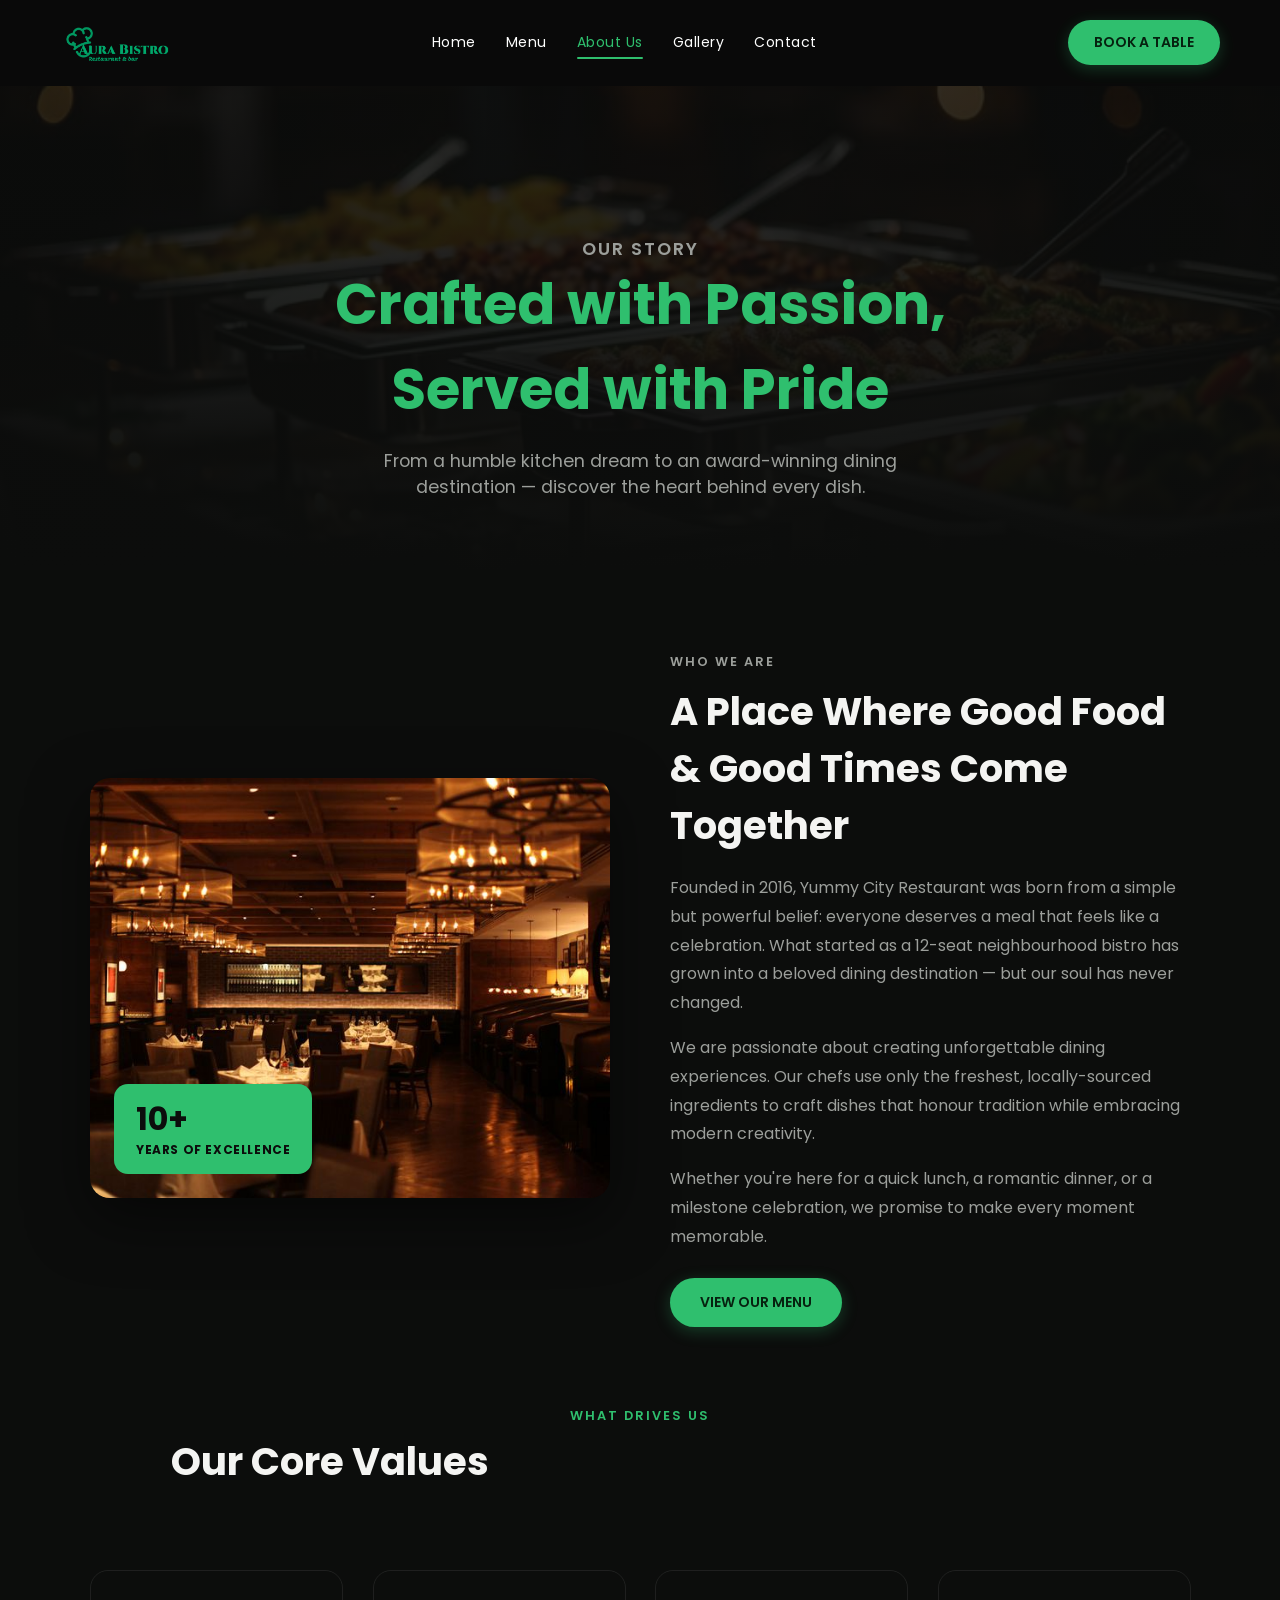
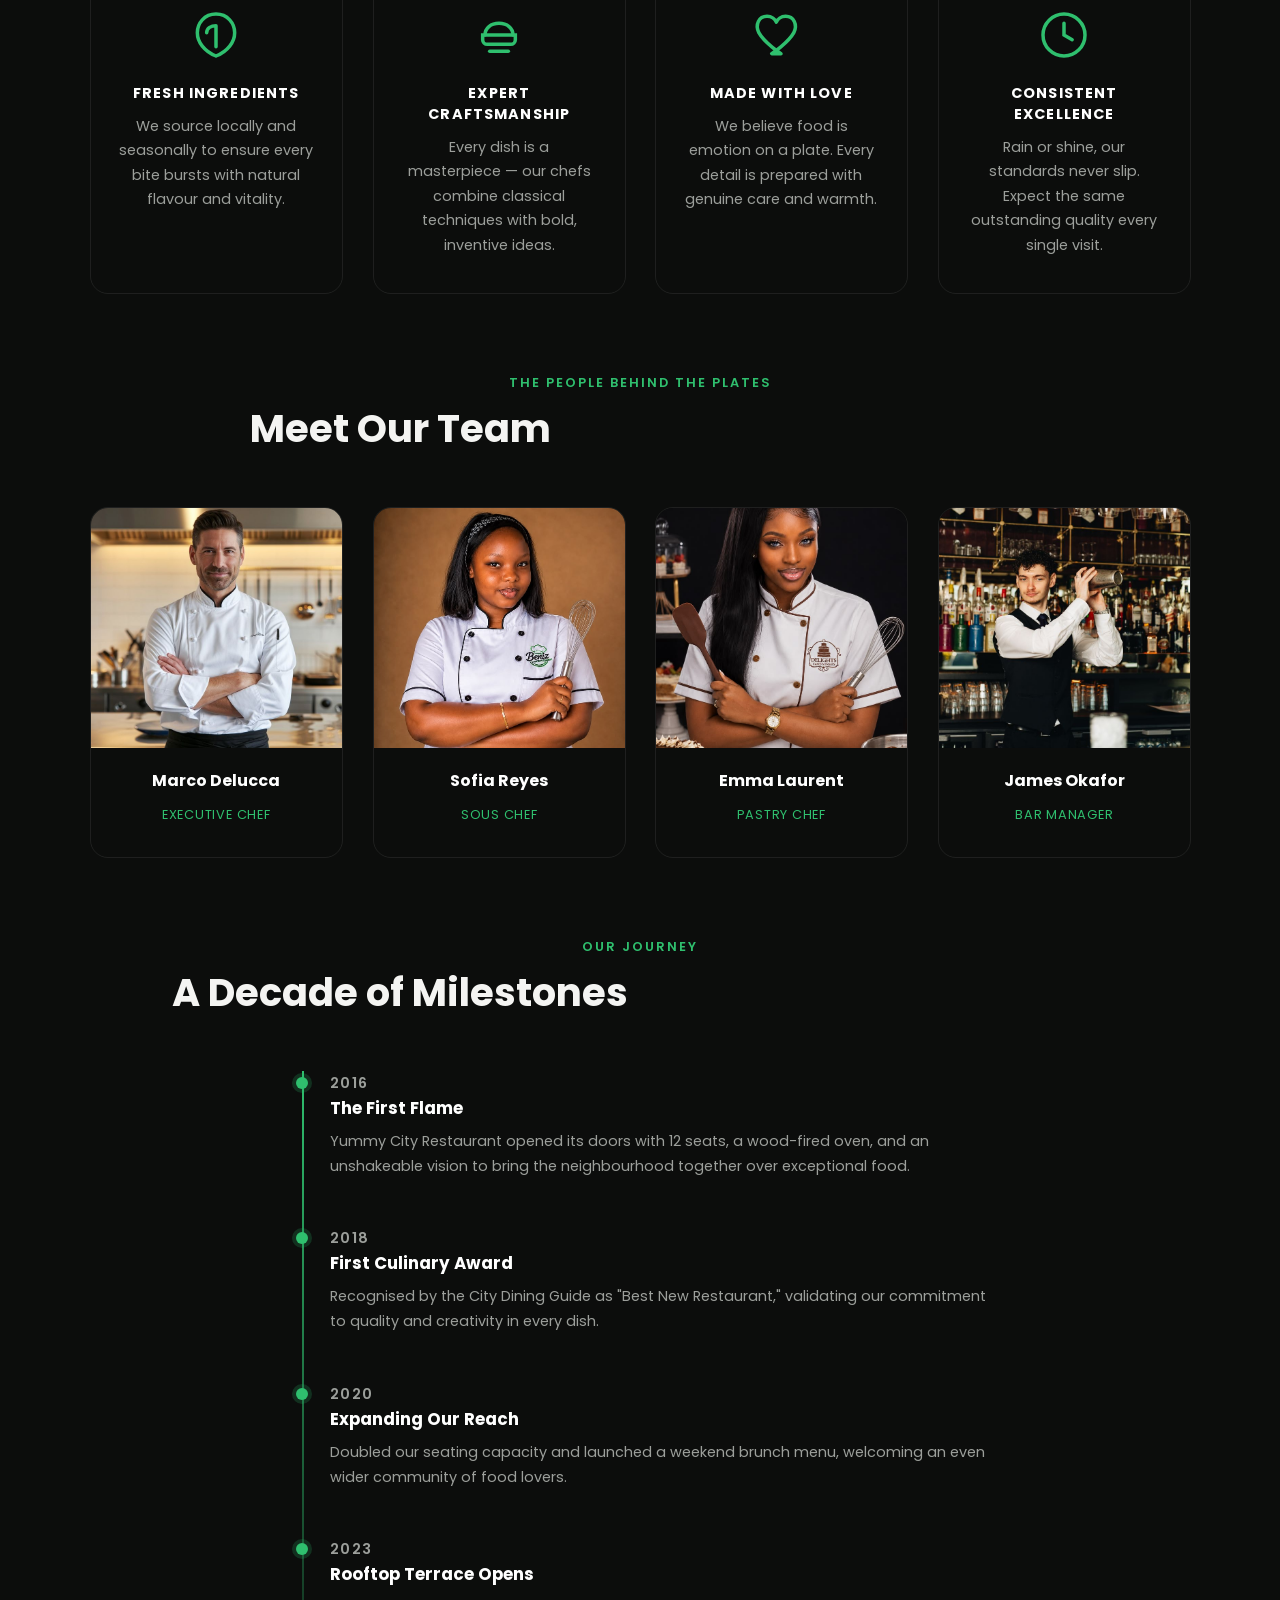
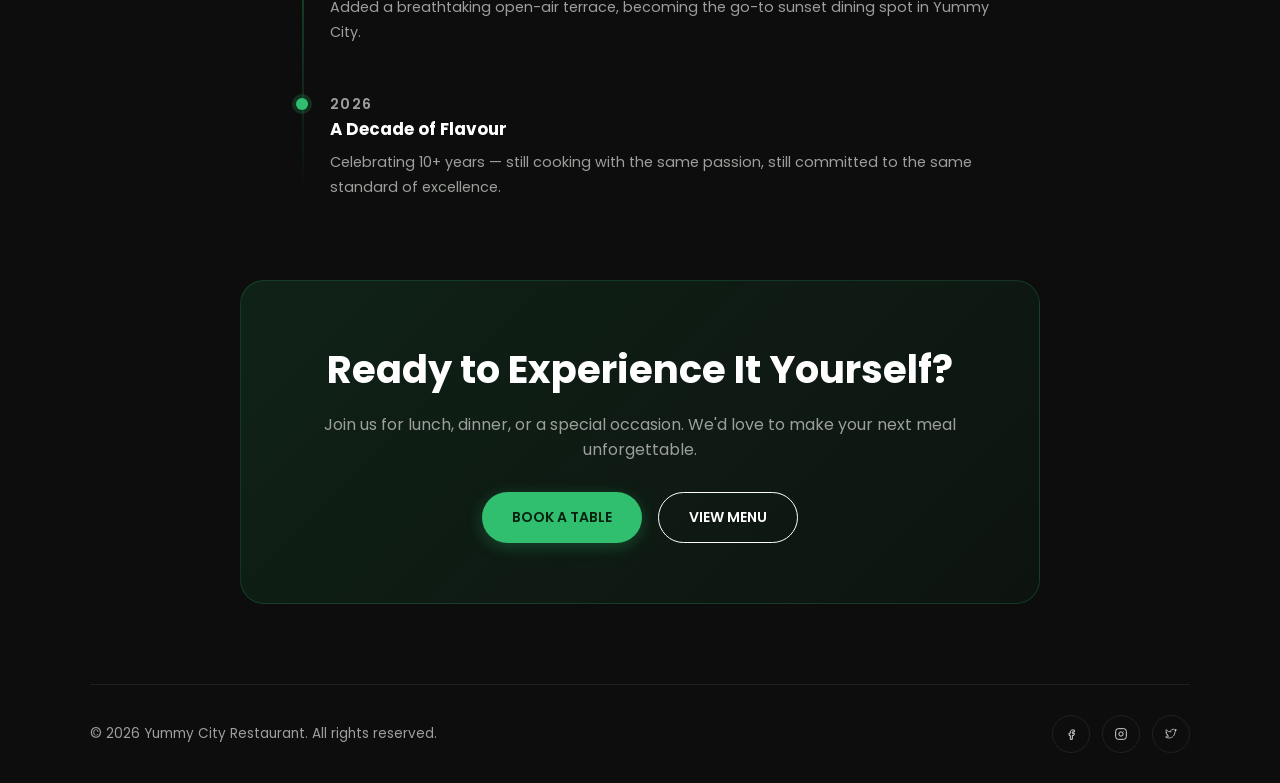
==== commit da034df0: "updates chef images" ====
--- a/pages/about.html
+++ b/pages/about.html
@@ -5,26 +5,31 @@
     <meta charset="UTF-8">
     <meta name="viewport" content="width=device-width, initial-scale=1.0">
     <title>About Us – Yummy City Restaurant</title>
-    <meta name="description" content="Learn about Yummy City Restaurant – our story, our chefs, and our passion for crafting unforgettable dining experiences since 2016.">
+    <meta name="description"
+        content="Learn about Yummy City Restaurant – our story, our chefs, and our passion for crafting unforgettable dining experiences since 2016.">
     <link rel="preconnect" href="https://fonts.googleapis.com">
     <link rel="preconnect" href="https://fonts.gstatic.com" crossorigin>
-    <link href="https://fonts.googleapis.com/css2?family=Great+Vibes&family=Anton&family=Poppins:wght@400;500;600;700&display=swap" rel="stylesheet">
+    <link
+        href="https://fonts.googleapis.com/css2?family=Great+Vibes&family=Anton&family=Poppins:wght@400;500;600;700&display=swap"
+        rel="stylesheet">
     <link rel="stylesheet" href="../stylesheets/stylesheet.css">
     <style>
         /* ── Page Hero ── */
         .page-hero {
             padding: 150px 20px 70px;
             text-align: center;
-            background-image: linear-gradient(to bottom, rgba(12,13,12,0.75), rgba(12,13,12,1)), url('../assets/images/herbg.png');
+            background-image: linear-gradient(to bottom, rgba(12, 13, 12, 0.75), rgba(12, 13, 12, 1)), url('../assets/images/herbg.png');
             background-size: cover;
             background-position: center;
         }
+
         .page-hero h1 {
             font-size: clamp(2rem, 5vw, 3.5rem);
             color: var(--green);
             margin: 0 0 16px;
             font-family: 'Poppins', sans-serif;
         }
+
         .page-hero p {
             color: var(--text-muted);
             font-size: 1.1rem;
@@ -46,21 +51,28 @@
             gap: 60px;
             align-items: center;
         }
+
         @media (max-width: 768px) {
-            .story-grid { grid-template-columns: 1fr; gap: 40px; }
-        }
+            .story-grid {
+                grid-template-columns: 1fr;
+                gap: 40px;
+            }
+        }
+
         .story-img-wrap {
             position: relative;
             border-radius: 20px;
             overflow: hidden;
-            box-shadow: 0 20px 60px rgba(0,0,0,0.5);
-        }
+            box-shadow: 0 20px 60px rgba(0, 0, 0, 0.5);
+        }
+
         .story-img-wrap img {
             width: 100%;
             height: 420px;
             object-fit: cover;
             display: block;
         }
+
         .story-year-badge {
             position: absolute;
             bottom: 24px;
@@ -73,12 +85,34 @@
             font-family: 'Poppins', sans-serif;
             line-height: 1.2;
         }
-        .story-year-badge .num { font-size: 2rem; display: block; }
-        .story-year-badge .lbl { font-size: 0.75rem; text-transform: uppercase; letter-spacing: 0.05em; }
-        .story-text { }
-        .story-text .eyebrow { margin-bottom: 10px; }
-        .story-text .section-heading { margin-top: 0; margin-bottom: 20px; }
-        .story-text p { color: var(--text-muted); line-height: 1.8; margin-bottom: 16px; }
+
+        .story-year-badge .num {
+            font-size: 2rem;
+            display: block;
+        }
+
+        .story-year-badge .lbl {
+            font-size: 0.75rem;
+            text-transform: uppercase;
+            letter-spacing: 0.05em;
+        }
+
+        .story-text {}
+
+        .story-text .eyebrow {
+            margin-bottom: 10px;
+        }
+
+        .story-text .section-heading {
+            margin-top: 0;
+            margin-bottom: 20px;
+        }
+
+        .story-text p {
+            color: var(--text-muted);
+            line-height: 1.8;
+            margin-bottom: 16px;
+        }
 
         /* ── Values Strip ── */
         .values-strip {
@@ -89,25 +123,33 @@
             width: calc(100% - 60px);
             max-width: 1100px;
         }
+
         .value-card {
             background: var(--card-bg);
             border: 1px solid var(--border-soft);
             border-radius: 18px;
             padding: 36px 28px;
             text-align: center;
-            transition: transform 0.35s cubic-bezier(0.16,1,0.3,1), box-shadow 0.35s ease;
-        }
+            transition: transform 0.35s cubic-bezier(0.16, 1, 0.3, 1), box-shadow 0.35s ease;
+        }
+
         .value-card:hover {
             transform: translateY(-6px);
-            box-shadow: 0 14px 40px rgba(0,0,0,0.45), 0 0 16px rgba(47,191,110,0.1);
-        }
+            box-shadow: 0 14px 40px rgba(0, 0, 0, 0.45), 0 0 16px rgba(47, 191, 110, 0.1);
+        }
+
         .value-icon {
             width: 56px;
             height: 56px;
             margin: 0 auto 20px;
             color: var(--green);
         }
-        .value-icon svg { width: 100%; height: 100%; }
+
+        .value-icon svg {
+            width: 100%;
+            height: 100%;
+        }
+
         .value-card h3 {
             font-size: 0.9rem;
             letter-spacing: 0.08em;
@@ -115,6 +157,7 @@
             color: #fff;
             margin: 0 0 10px;
         }
+
         .value-card p {
             color: var(--text-muted);
             font-size: 0.9rem;
@@ -128,33 +171,39 @@
             grid-template-columns: repeat(auto-fill, minmax(240px, 1fr));
             gap: 30px;
         }
+
         .team-card {
             background: var(--card-bg);
             border: 1px solid var(--border-soft);
             border-radius: 18px;
             overflow: hidden;
             text-align: center;
-            transition: transform 0.35s cubic-bezier(0.16,1,0.3,1), box-shadow 0.35s ease;
-        }
+            transition: transform 0.35s cubic-bezier(0.16, 1, 0.3, 1), box-shadow 0.35s ease;
+        }
+
         .team-card:hover {
             transform: translateY(-6px);
-            box-shadow: 0 14px 40px rgba(0,0,0,0.45), 0 0 16px rgba(47,191,110,0.1);
-        }
+            box-shadow: 0 14px 40px rgba(0, 0, 0, 0.45), 0 0 16px rgba(47, 191, 110, 0.1);
+        }
+
         .team-photo {
             width: 100%;
             height: 240px;
             object-fit: cover;
             display: block;
         }
+
         .team-info {
             padding: 20px;
         }
+
         .team-info h3 {
             font-size: 1rem;
             color: #fff;
             margin: 0 0 4px;
             font-family: 'Poppins', sans-serif;
         }
+
         .team-role {
             font-size: 0.8rem;
             color: var(--green);
@@ -169,6 +218,7 @@
             max-width: 700px;
             margin: 0 auto;
         }
+
         .timeline::before {
             content: '';
             position: absolute;
@@ -178,10 +228,12 @@
             width: 2px;
             background: linear-gradient(to bottom, var(--green), transparent);
         }
+
         .timeline-item {
             position: relative;
             margin-bottom: 48px;
         }
+
         .timeline-item::before {
             content: '';
             position: absolute;
@@ -191,8 +243,9 @@
             height: 12px;
             border-radius: 50%;
             background: var(--green);
-            box-shadow: 0 0 0 4px rgba(47,191,110,0.2);
-        }
+            box-shadow: 0 0 0 4px rgba(47, 191, 110, 0.2);
+        }
+
         .timeline-year {
             font-size: 0.75rem;
             color: var(--green);
@@ -201,12 +254,14 @@
             margin-bottom: 6px;
             font-weight: 600;
         }
+
         .timeline-item h4 {
             font-size: 1.05rem;
             color: #fff;
             margin: 0 0 8px;
             font-family: 'Poppins', sans-serif;
         }
+
         .timeline-item p {
             color: var(--text-muted);
             font-size: 0.9rem;
@@ -216,8 +271,8 @@
 
         /* ── CTA Band ── */
         .cta-band {
-            background: linear-gradient(135deg, rgba(47,191,110,0.12), rgba(47,191,110,0.04));
-            border: 1px solid rgba(47,191,110,0.2);
+            background: linear-gradient(135deg, rgba(47, 191, 110, 0.12), rgba(47, 191, 110, 0.04));
+            border: 1px solid rgba(47, 191, 110, 0.2);
             border-radius: 24px;
             padding: 60px 40px;
             text-align: center;
@@ -225,17 +280,20 @@
             width: calc(100% - 60px);
             max-width: 800px;
         }
+
         .cta-band h2 {
             font-size: clamp(1.6rem, 3.5vw, 2.4rem);
             color: #fff;
             margin: 0 0 14px;
             font-family: 'Poppins', sans-serif;
         }
+
         .cta-band p {
             color: var(--text-muted);
             font-size: 1rem;
             margin: 0 0 30px;
         }
+
         .cta-band .btn-group {
             display: flex;
             gap: 16px;
@@ -265,7 +323,8 @@
     <section class="page-hero">
         <p class="eyebrow animate-hero-headline">Our Story</p>
         <h1 class="animate-hero-headline">Crafted with Passion,<br>Served with Pride</h1>
-        <p class="animate-hero-text">From a humble kitchen dream to an award-winning dining destination — discover the heart behind every dish.</p>
+        <p class="animate-hero-text">From a humble kitchen dream to an award-winning dining destination — discover the
+            heart behind every dish.</p>
     </section>
 
     <!-- ── Our Story ── -->
@@ -281,10 +340,16 @@
             <div class="story-text reveal-on-scroll reveal-right">
                 <p class="eyebrow">Who We Are</p>
                 <h2 class="section-heading">A Place Where Good Food &amp; Good Times Come Together</h2>
-                <p>Founded in 2016, Yummy City Restaurant was born from a simple but powerful belief: everyone deserves a meal that feels like a celebration. What started as a 12-seat neighbourhood bistro has grown into a beloved dining destination — but our soul has never changed.</p>
-                <p>We are passionate about creating unforgettable dining experiences. Our chefs use only the freshest, locally-sourced ingredients to craft dishes that honour tradition while embracing modern creativity.</p>
-                <p>Whether you're here for a quick lunch, a romantic dinner, or a milestone celebration, we promise to make every moment memorable.</p>
-                <a href="menu.html" class="btn-primary" style="display:inline-block; text-decoration:none; margin-top:10px;">VIEW OUR MENU</a>
+                <p>Founded in 2016, Yummy City Restaurant was born from a simple but powerful belief: everyone deserves
+                    a meal that feels like a celebration. What started as a 12-seat neighbourhood bistro has grown into
+                    a beloved dining destination — but our soul has never changed.</p>
+                <p>We are passionate about creating unforgettable dining experiences. Our chefs use only the freshest,
+                    locally-sourced ingredients to craft dishes that honour tradition while embracing modern creativity.
+                </p>
+                <p>Whether you're here for a quick lunch, a romantic dinner, or a milestone celebration, we promise to
+                    make every moment memorable.</p>
+                <a href="menu.html" class="btn-primary"
+                    style="display:inline-block; text-decoration:none; margin-top:10px;">VIEW OUR MENU</a>
             </div>
         </div>
     </section>
@@ -298,8 +363,10 @@
         <div class="value-card reveal-on-scroll" style="--item-delay:0.1s;">
             <div class="value-icon">
                 <svg viewBox="0 0 24 24" fill="none" xmlns="http://www.w3.org/2000/svg">
-                    <path d="M12 3C7 3 4 7 4 11c0 4 3 8 8 10 5-2 8-6 8-10 0-4-3-8-8-8z" stroke="currentColor" stroke-width="1.5"/>
-                    <path d="M12 8v9M12 8c-2 0-4 1-4 3" stroke="currentColor" stroke-width="1.5" stroke-linecap="round"/>
+                    <path d="M12 3C7 3 4 7 4 11c0 4 3 8 8 10 5-2 8-6 8-10 0-4-3-8-8-8z" stroke="currentColor"
+                        stroke-width="1.5" />
+                    <path d="M12 8v9M12 8c-2 0-4 1-4 3" stroke="currentColor" stroke-width="1.5"
+                        stroke-linecap="round" />
                 </svg>
             </div>
             <h3>Fresh Ingredients</h3>
@@ -308,9 +375,10 @@
         <div class="value-card reveal-on-scroll" style="--item-delay:0.2s;">
             <div class="value-icon">
                 <svg viewBox="0 0 24 24" fill="none" xmlns="http://www.w3.org/2000/svg">
-                    <path d="M6 12c0-3 2.5-5 6-5s6 2 6 5" stroke="currentColor" stroke-width="1.5" stroke-linecap="round"/>
-                    <path d="M5 12h14v2a2 2 0 0 1-2 2H7a2 2 0 0 1-2-2v-2z" stroke="currentColor" stroke-width="1.5"/>
-                    <path d="M8 19h8" stroke="currentColor" stroke-width="1.5" stroke-linecap="round"/>
+                    <path d="M6 12c0-3 2.5-5 6-5s6 2 6 5" stroke="currentColor" stroke-width="1.5"
+                        stroke-linecap="round" />
+                    <path d="M5 12h14v2a2 2 0 0 1-2 2H7a2 2 0 0 1-2-2v-2z" stroke="currentColor" stroke-width="1.5" />
+                    <path d="M8 19h8" stroke="currentColor" stroke-width="1.5" stroke-linecap="round" />
                 </svg>
             </div>
             <h3>Expert Craftsmanship</h3>
@@ -319,7 +387,9 @@
         <div class="value-card reveal-on-scroll" style="--item-delay:0.3s;">
             <div class="value-icon">
                 <svg viewBox="0 0 24 24" fill="none" xmlns="http://www.w3.org/2000/svg">
-                    <path d="M12 20s-7-4.5-9.5-9C0.8 7.5 2.5 4 6 4c2 0 3.5 1.2 4 2.5C10.5 5.2 12 4 14 4c3.5 0 5.2 3.5 3.5 7-2.5 4.5-9.5 9-9.5 9z" stroke="currentColor" stroke-width="1.5" stroke-linejoin="round"/>
+                    <path
+                        d="M12 20s-7-4.5-9.5-9C0.8 7.5 2.5 4 6 4c2 0 3.5 1.2 4 2.5C10.5 5.2 12 4 14 4c3.5 0 5.2 3.5 3.5 7-2.5 4.5-9.5 9-9.5 9z"
+                        stroke="currentColor" stroke-width="1.5" stroke-linejoin="round" />
                 </svg>
             </div>
             <h3>Made With Love</h3>
@@ -328,8 +398,8 @@
         <div class="value-card reveal-on-scroll" style="--item-delay:0.4s;">
             <div class="value-icon">
                 <svg viewBox="0 0 24 24" fill="none" xmlns="http://www.w3.org/2000/svg">
-                    <circle cx="12" cy="12" r="9" stroke="currentColor" stroke-width="1.5"/>
-                    <path d="M12 7v5l3.5 2" stroke="currentColor" stroke-width="1.5" stroke-linecap="round"/>
+                    <circle cx="12" cy="12" r="9" stroke="currentColor" stroke-width="1.5" />
+                    <path d="M12 7v5l3.5 2" stroke="currentColor" stroke-width="1.5" stroke-linecap="round" />
                 </svg>
             </div>
             <h3>Consistent Excellence</h3>
@@ -345,28 +415,28 @@
         </div>
         <div class="team-grid">
             <div class="team-card reveal-on-scroll" style="--item-delay:0.1s;">
-                <img src="../assets/images/48059a498bd12c0ed38ec6b3f6c09134.jpg" alt="Executive Chef Marco" class="team-photo">
+                <img src="../assets/images/executive chef.jpg" alt="Executive Chef Marco" class="team-photo">
                 <div class="team-info">
                     <h3>Marco Delucca</h3>
                     <p class="team-role">Executive Chef</p>
                 </div>
             </div>
             <div class="team-card reveal-on-scroll" style="--item-delay:0.2s;">
-                <img src="../assets/images/restaurant.png" alt="Sous Chef Sofia" class="team-photo">
+                <img src="../assets/images/sous chef.jpg" alt="Sous Chef Sofia" class="team-photo">
                 <div class="team-info">
                     <h3>Sofia Reyes</h3>
                     <p class="team-role">Sous Chef</p>
                 </div>
             </div>
             <div class="team-card reveal-on-scroll" style="--item-delay:0.3s;">
-                <img src="../assets/images/herbg.png" alt="Pastry Chef Emma" class="team-photo">
+                <img src="../assets/images/pastry chef.jpg" alt="Pastry Chef Emma" class="team-photo">
                 <div class="team-info">
                     <h3>Emma Laurent</h3>
                     <p class="team-role">Pastry Chef</p>
                 </div>
             </div>
             <div class="team-card reveal-on-scroll" style="--item-delay:0.4s;">
-                <img src="../assets/images/bg.png" alt="Bar Manager James" class="team-photo">
+                <img src="../assets/images/bar manager.jpg" alt="Bar Manager James" class="team-photo">
                 <div class="team-info">
                     <h3>James Okafor</h3>
                     <p class="team-role">Bar Manager</p>
@@ -385,17 +455,20 @@
             <div class="timeline-item reveal-on-scroll">
                 <p class="timeline-year">2016</p>
                 <h4>The First Flame</h4>
-                <p>Yummy City Restaurant opened its doors with 12 seats, a wood-fired oven, and an unshakeable vision to bring the neighbourhood together over exceptional food.</p>
+                <p>Yummy City Restaurant opened its doors with 12 seats, a wood-fired oven, and an unshakeable vision to
+                    bring the neighbourhood together over exceptional food.</p>
             </div>
             <div class="timeline-item reveal-on-scroll">
                 <p class="timeline-year">2018</p>
                 <h4>First Culinary Award</h4>
-                <p>Recognised by the City Dining Guide as "Best New Restaurant," validating our commitment to quality and creativity in every dish.</p>
+                <p>Recognised by the City Dining Guide as "Best New Restaurant," validating our commitment to quality
+                    and creativity in every dish.</p>
             </div>
             <div class="timeline-item reveal-on-scroll">
                 <p class="timeline-year">2020</p>
                 <h4>Expanding Our Reach</h4>
-                <p>Doubled our seating capacity and launched a weekend brunch menu, welcoming an even wider community of food lovers.</p>
+                <p>Doubled our seating capacity and launched a weekend brunch menu, welcoming an even wider community of
+                    food lovers.</p>
             </div>
             <div class="timeline-item reveal-on-scroll">
                 <p class="timeline-year">2023</p>
@@ -405,7 +478,8 @@
             <div class="timeline-item reveal-on-scroll">
                 <p class="timeline-year">2026</p>
                 <h4>A Decade of Flavour</h4>
-                <p>Celebrating 10+ years — still cooking with the same passion, still committed to the same standard of excellence.</p>
+                <p>Celebrating 10+ years — still cooking with the same passion, still committed to the same standard of
+                    excellence.</p>
             </div>
         </div>
     </section>
@@ -416,7 +490,9 @@
         <p>Join us for lunch, dinner, or a special occasion. We'd love to make your next meal unforgettable.</p>
         <div class="btn-group">
             <button class="btn-primary btn-book">BOOK A TABLE</button>
-            <a href="menu.html" class="btn-outline" style="text-decoration:none; display:inline-flex; align-items:center; justify-content:center;">VIEW MENU</a>
+            <a href="menu.html" class="btn-outline"
+                style="text-decoration:none; display:inline-flex; align-items:center; justify-content:center;">VIEW
+                MENU</a>
         </div>
     </div>
 
@@ -425,19 +501,22 @@
         <div class="socials">
             <a class="social-icon" href="#" aria-label="Facebook">
                 <svg viewBox="0 0 24 24" fill="none" xmlns="http://www.w3.org/2000/svg">
-                    <path d="M14 9h3V6h-3c-1.7 0-3 1.3-3 3v2H9v3h2v6h3v-6h2.5l.5-3H14V9.5c0-.3.2-.5.5-.5z" stroke="currentColor" stroke-width="1.3" stroke-linejoin="round"/>
+                    <path d="M14 9h3V6h-3c-1.7 0-3 1.3-3 3v2H9v3h2v6h3v-6h2.5l.5-3H14V9.5c0-.3.2-.5.5-.5z"
+                        stroke="currentColor" stroke-width="1.3" stroke-linejoin="round" />
                 </svg>
             </a>
             <a class="social-icon" href="#" aria-label="Instagram">
                 <svg viewBox="0 0 24 24" fill="none" xmlns="http://www.w3.org/2000/svg">
-                    <rect x="4" y="4" width="16" height="16" rx="4" stroke="currentColor" stroke-width="1.3"/>
-                    <circle cx="12" cy="12" r="3.2" stroke="currentColor" stroke-width="1.3"/>
-                    <circle cx="16.2" cy="7.8" r="0.6" fill="currentColor"/>
+                    <rect x="4" y="4" width="16" height="16" rx="4" stroke="currentColor" stroke-width="1.3" />
+                    <circle cx="12" cy="12" r="3.2" stroke="currentColor" stroke-width="1.3" />
+                    <circle cx="16.2" cy="7.8" r="0.6" fill="currentColor" />
                 </svg>
             </a>
             <a class="social-icon" href="#" aria-label="Twitter">
                 <svg viewBox="0 0 24 24" fill="none" xmlns="http://www.w3.org/2000/svg">
-                    <path d="M20 6.5c-.6.3-1.2.5-1.9.6.7-.4 1.2-1.1 1.4-1.9-.6.4-1.4.7-2.1.8a3.3 3.3 0 0 0-5.7 3 9.4 9.4 0 0 1-6.8-3.5c-.3.5-.4 1.1-.4 1.7 0 1.1.6 2.1 1.4 2.7-.5 0-1-.2-1.5-.4v.1c0 1.6 1.1 2.9 2.6 3.2-.3.1-.6.1-.9.1-.2 0-.4 0-.6-.1.4 1.3 1.6 2.2 3 2.3-1.1.9-2.5 1.4-4 1.4H4c1.4.9 3.1 1.5 4.9 1.5 5.8 0 9-4.9 9-9.1v-.4c.6-.4 1.2-1 1.6-1.6z" stroke="currentColor" stroke-width="1" stroke-linejoin="round"/>
+                    <path
+                        d="M20 6.5c-.6.3-1.2.5-1.9.6.7-.4 1.2-1.1 1.4-1.9-.6.4-1.4.7-2.1.8a3.3 3.3 0 0 0-5.7 3 9.4 9.4 0 0 1-6.8-3.5c-.3.5-.4 1.1-.4 1.7 0 1.1.6 2.1 1.4 2.7-.5 0-1-.2-1.5-.4v.1c0 1.6 1.1 2.9 2.6 3.2-.3.1-.6.1-.9.1-.2 0-.4 0-.6-.1.4 1.3 1.6 2.2 3 2.3-1.1.9-2.5 1.4-4 1.4H4c1.4.9 3.1 1.5 4.9 1.5 5.8 0 9-4.9 9-9.1v-.4c.6-.4 1.2-1 1.6-1.6z"
+                        stroke="currentColor" stroke-width="1" stroke-linejoin="round" />
                 </svg>
             </a>
         </div>
@@ -504,7 +583,8 @@
                     </div>
                     <div class="form-group">
                         <label for="book-requests">Special Requests (Optional)</label>
-                        <input type="text" id="book-requests" name="requests" placeholder="e.g. Birthday, Anniversary, Dietary preferences">
+                        <input type="text" id="book-requests" name="requests"
+                            placeholder="e.g. Birthday, Anniversary, Dietary preferences">
                     </div>
                     <button type="submit" class="btn-primary modal-submit-btn">CONFIRM RESERVATION</button>
                 </form>
@@ -512,7 +592,8 @@
             <div class="modal-success" id="booking-success" style="display: none;">
                 <div class="success-icon">
                     <svg viewBox="0 0 24 24" fill="none" xmlns="http://www.w3.org/2000/svg">
-                        <path d="M5 13l4 4L19 7" stroke="currentColor" stroke-width="2.5" stroke-linecap="round" stroke-linejoin="round"/>
+                        <path d="M5 13l4 4L19 7" stroke="currentColor" stroke-width="2.5" stroke-linecap="round"
+                            stroke-linejoin="round" />
                     </svg>
                 </div>
                 <h3>Table Reserved!</h3>
@@ -524,4 +605,5 @@
 
     <script src="../assets/js/script.js"></script>
 </body>
-</html>
+
+</html>
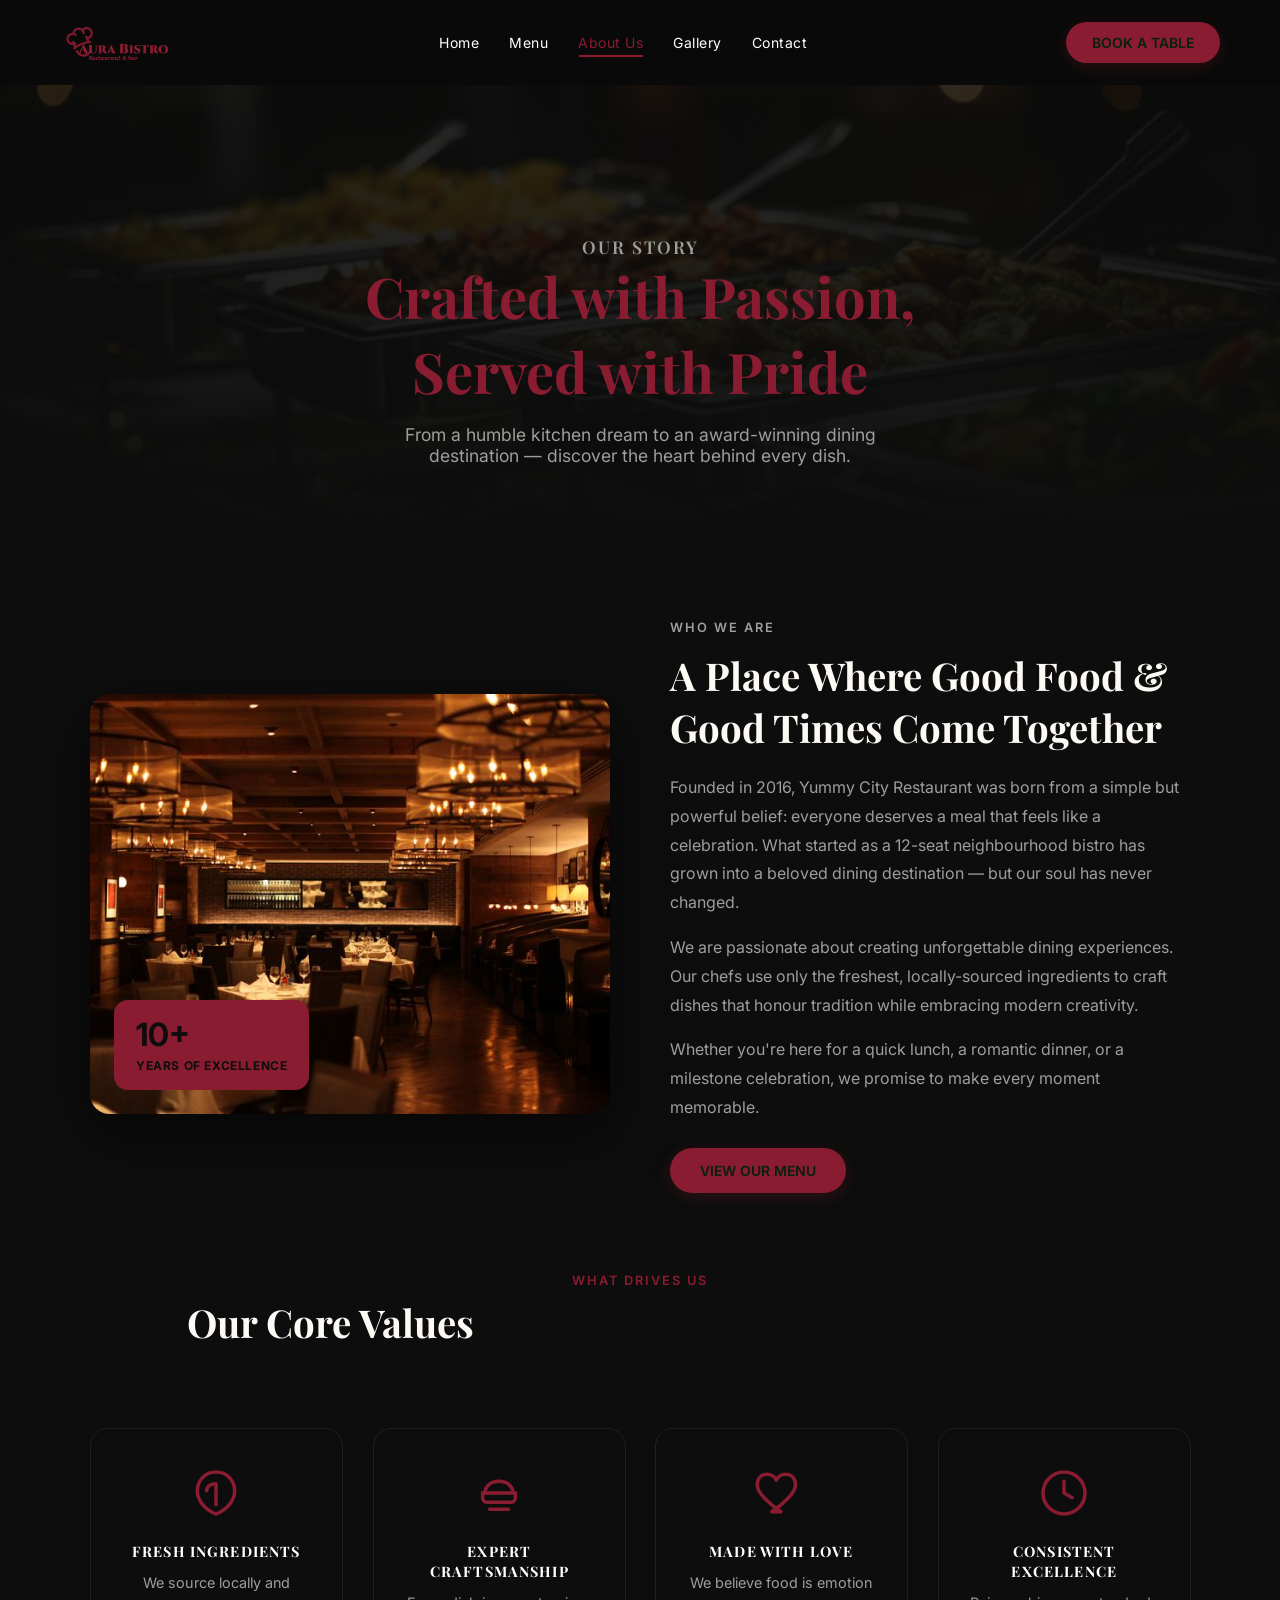
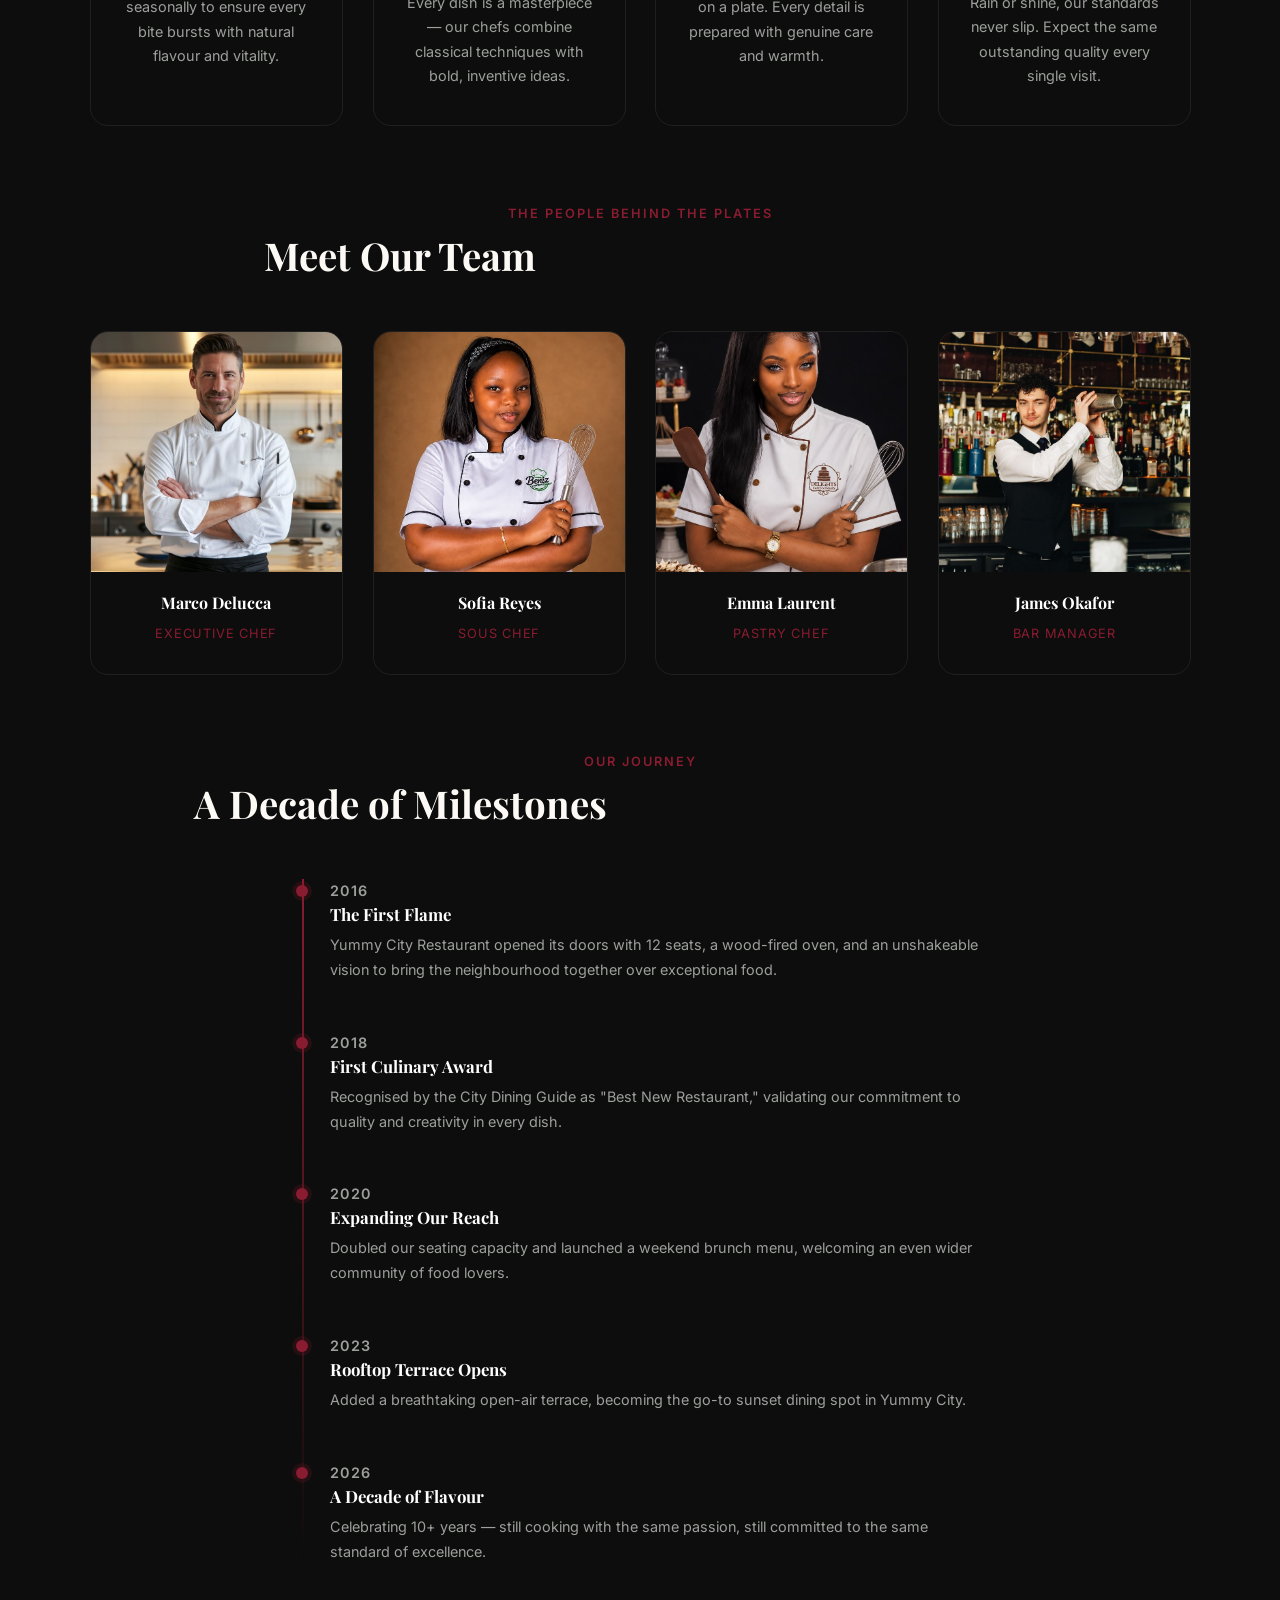
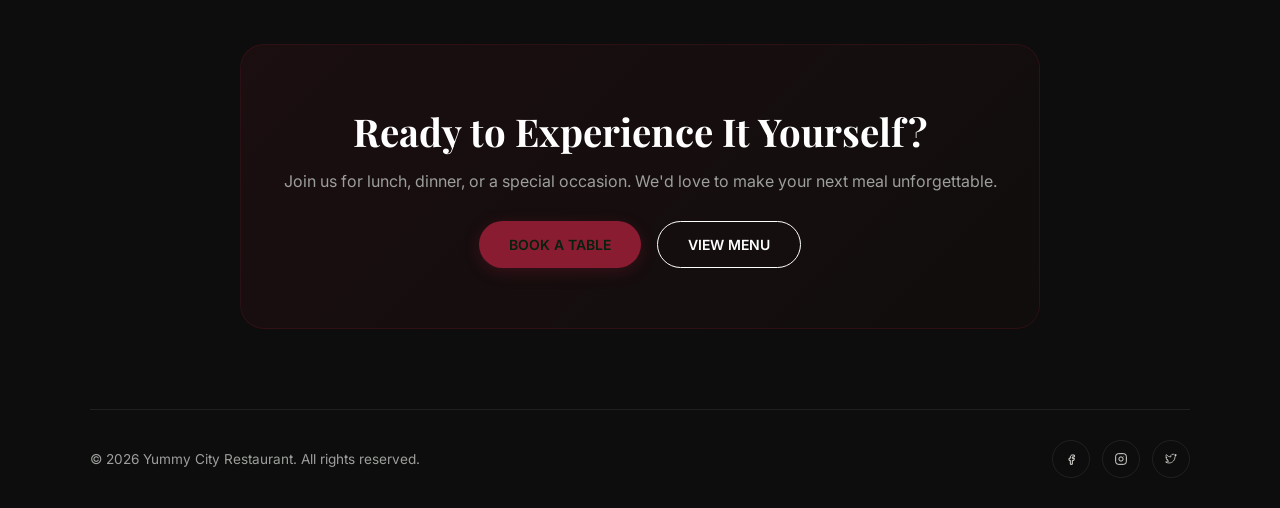
==== commit 8b8d12c6: "changed general theme color and font themes" ====
--- a/pages/about.html
+++ b/pages/about.html
@@ -10,297 +10,10 @@
     <link rel="preconnect" href="https://fonts.googleapis.com">
     <link rel="preconnect" href="https://fonts.gstatic.com" crossorigin>
     <link
-        href="https://fonts.googleapis.com/css2?family=Great+Vibes&family=Anton&family=Poppins:wght@400;500;600;700&display=swap"
+        href="https://fonts.googleapis.com/css2?family=Inter:wght@400;500;600&family=Playfair+Display:ital,wght@0,400;0,600;0,700;1,400&display=swap"
         rel="stylesheet">
     <link rel="stylesheet" href="../stylesheets/stylesheet.css">
-    <style>
-        /* ── Page Hero ── */
-        .page-hero {
-            padding: 150px 20px 70px;
-            text-align: center;
-            background-image: linear-gradient(to bottom, rgba(12, 13, 12, 0.75), rgba(12, 13, 12, 1)), url('../assets/images/herbg.png');
-            background-size: cover;
-            background-position: center;
-        }
-
-        .page-hero h1 {
-            font-size: clamp(2rem, 5vw, 3.5rem);
-            color: var(--green);
-            margin: 0 0 16px;
-            font-family: 'Poppins', sans-serif;
-        }
-
-        .page-hero p {
-            color: var(--text-muted);
-            font-size: 1.1rem;
-            max-width: 550px;
-            margin: 0 auto;
-        }
-
-        /* ── Shared Section Wrapper ── */
-        .content-section {
-            width: calc(100% - 60px);
-            max-width: 1100px;
-            margin: 80px auto;
-        }
-
-        /* ── Our Story ── */
-        .story-grid {
-            display: grid;
-            grid-template-columns: 1fr 1fr;
-            gap: 60px;
-            align-items: center;
-        }
-
-        @media (max-width: 768px) {
-            .story-grid {
-                grid-template-columns: 1fr;
-                gap: 40px;
-            }
-        }
-
-        .story-img-wrap {
-            position: relative;
-            border-radius: 20px;
-            overflow: hidden;
-            box-shadow: 0 20px 60px rgba(0, 0, 0, 0.5);
-        }
-
-        .story-img-wrap img {
-            width: 100%;
-            height: 420px;
-            object-fit: cover;
-            display: block;
-        }
-
-        .story-year-badge {
-            position: absolute;
-            bottom: 24px;
-            left: 24px;
-            background: var(--green);
-            color: #0c0d0c;
-            border-radius: 14px;
-            padding: 16px 22px;
-            font-weight: 700;
-            font-family: 'Poppins', sans-serif;
-            line-height: 1.2;
-        }
-
-        .story-year-badge .num {
-            font-size: 2rem;
-            display: block;
-        }
-
-        .story-year-badge .lbl {
-            font-size: 0.75rem;
-            text-transform: uppercase;
-            letter-spacing: 0.05em;
-        }
-
-        .story-text {}
-
-        .story-text .eyebrow {
-            margin-bottom: 10px;
-        }
-
-        .story-text .section-heading {
-            margin-top: 0;
-            margin-bottom: 20px;
-        }
-
-        .story-text p {
-            color: var(--text-muted);
-            line-height: 1.8;
-            margin-bottom: 16px;
-        }
-
-        /* ── Values Strip ── */
-        .values-strip {
-            display: grid;
-            grid-template-columns: repeat(auto-fit, minmax(220px, 1fr));
-            gap: 30px;
-            margin: 80px auto;
-            width: calc(100% - 60px);
-            max-width: 1100px;
-        }
-
-        .value-card {
-            background: var(--card-bg);
-            border: 1px solid var(--border-soft);
-            border-radius: 18px;
-            padding: 36px 28px;
-            text-align: center;
-            transition: transform 0.35s cubic-bezier(0.16, 1, 0.3, 1), box-shadow 0.35s ease;
-        }
-
-        .value-card:hover {
-            transform: translateY(-6px);
-            box-shadow: 0 14px 40px rgba(0, 0, 0, 0.45), 0 0 16px rgba(47, 191, 110, 0.1);
-        }
-
-        .value-icon {
-            width: 56px;
-            height: 56px;
-            margin: 0 auto 20px;
-            color: var(--green);
-        }
-
-        .value-icon svg {
-            width: 100%;
-            height: 100%;
-        }
-
-        .value-card h3 {
-            font-size: 0.9rem;
-            letter-spacing: 0.08em;
-            text-transform: uppercase;
-            color: #fff;
-            margin: 0 0 10px;
-        }
-
-        .value-card p {
-            color: var(--text-muted);
-            font-size: 0.9rem;
-            line-height: 1.7;
-            margin: 0;
-        }
-
-        /* ── Team ── */
-        .team-grid {
-            display: grid;
-            grid-template-columns: repeat(auto-fill, minmax(240px, 1fr));
-            gap: 30px;
-        }
-
-        .team-card {
-            background: var(--card-bg);
-            border: 1px solid var(--border-soft);
-            border-radius: 18px;
-            overflow: hidden;
-            text-align: center;
-            transition: transform 0.35s cubic-bezier(0.16, 1, 0.3, 1), box-shadow 0.35s ease;
-        }
-
-        .team-card:hover {
-            transform: translateY(-6px);
-            box-shadow: 0 14px 40px rgba(0, 0, 0, 0.45), 0 0 16px rgba(47, 191, 110, 0.1);
-        }
-
-        .team-photo {
-            width: 100%;
-            height: 240px;
-            object-fit: cover;
-            display: block;
-        }
-
-        .team-info {
-            padding: 20px;
-        }
-
-        .team-info h3 {
-            font-size: 1rem;
-            color: #fff;
-            margin: 0 0 4px;
-            font-family: 'Poppins', sans-serif;
-        }
-
-        .team-role {
-            font-size: 0.8rem;
-            color: var(--green);
-            text-transform: uppercase;
-            letter-spacing: 0.06em;
-        }
-
-        /* ── Timeline ── */
-        .timeline {
-            position: relative;
-            padding-left: 40px;
-            max-width: 700px;
-            margin: 0 auto;
-        }
-
-        .timeline::before {
-            content: '';
-            position: absolute;
-            left: 12px;
-            top: 0;
-            bottom: 0;
-            width: 2px;
-            background: linear-gradient(to bottom, var(--green), transparent);
-        }
-
-        .timeline-item {
-            position: relative;
-            margin-bottom: 48px;
-        }
-
-        .timeline-item::before {
-            content: '';
-            position: absolute;
-            left: -34px;
-            top: 6px;
-            width: 12px;
-            height: 12px;
-            border-radius: 50%;
-            background: var(--green);
-            box-shadow: 0 0 0 4px rgba(47, 191, 110, 0.2);
-        }
-
-        .timeline-year {
-            font-size: 0.75rem;
-            color: var(--green);
-            text-transform: uppercase;
-            letter-spacing: 0.1em;
-            margin-bottom: 6px;
-            font-weight: 600;
-        }
-
-        .timeline-item h4 {
-            font-size: 1.05rem;
-            color: #fff;
-            margin: 0 0 8px;
-            font-family: 'Poppins', sans-serif;
-        }
-
-        .timeline-item p {
-            color: var(--text-muted);
-            font-size: 0.9rem;
-            line-height: 1.7;
-            margin: 0;
-        }
-
-        /* ── CTA Band ── */
-        .cta-band {
-            background: linear-gradient(135deg, rgba(47, 191, 110, 0.12), rgba(47, 191, 110, 0.04));
-            border: 1px solid rgba(47, 191, 110, 0.2);
-            border-radius: 24px;
-            padding: 60px 40px;
-            text-align: center;
-            margin: 80px auto;
-            width: calc(100% - 60px);
-            max-width: 800px;
-        }
-
-        .cta-band h2 {
-            font-size: clamp(1.6rem, 3.5vw, 2.4rem);
-            color: #fff;
-            margin: 0 0 14px;
-            font-family: 'Poppins', sans-serif;
-        }
-
-        .cta-band p {
-            color: var(--text-muted);
-            font-size: 1rem;
-            margin: 0 0 30px;
-        }
-
-        .cta-band .btn-group {
-            display: flex;
-            gap: 16px;
-            justify-content: center;
-            flex-wrap: wrap;
-        }
-    </style>
+    <link rel="stylesheet" href="../stylesheets/about.css">
 </head>
 
 <body>
--- a/stylesheets/stylesheet.css
+++ b/stylesheets/stylesheet.css
@@ -2,10 +2,10 @@
 :root {
     --bg-black: #0c0d0c;
     --panel-black: #151714;
-    --green: #2fbf6e;
-    --green-deep: #1c7a48;
-    --green-glow: #7fe3ac;
-    --text-white: #f4f4f2;
+    --primary: #8a1c31;
+    --primary-dark: #5e0f1e;
+    --primary-light: #b04b5f;
+    --text-white: #fdfaf6;
     --text-muted: #9c9f9b;
     --border-soft: rgba(255, 255, 255, 0.08);
 }
@@ -21,14 +21,14 @@
 body {
     margin: 0;
     padding: 0;
-    font-family: 'Poppins', Arial, sans-serif;
+    font-family: 'Inter', sans-serif;
     background-color: var(--bg-black);
     color: var(--text-white);
     overflow-x: clip;
 }
 
 .eyebrow {
-    color: var(--green);
+    color: var(--primary);
     font-size: 0.8rem;
     font-weight: 600;
     letter-spacing: 2px;
@@ -37,7 +37,7 @@
 }
 
 .section-heading {
-    font-family: 'Poppins', Arial, sans-serif;
+    font-family: 'Playfair Display', serif;
     font-size: clamp(1.7rem, 3vw, 2.4rem);
     font-weight: 700;
     margin: 0 0 20px 0;
@@ -121,7 +121,7 @@
     left: 50%;
     width: 100%;
     height: 2px;
-    background: var(--green);
+    background: var(--primary);
     transform: translateX(-50%) scaleX(0);
     transform-origin: center;
     transition: transform 0.25s cubic-bezier(0.16, 1, 0.3, 1);
@@ -130,7 +130,7 @@
 
 nav ul li a:hover,
 nav ul li a.nav-active {
-    color: var(--green);
+    color: var(--primary);
 }
 
 nav ul li a:hover::after,
@@ -140,7 +140,7 @@
 
 button {
     cursor: pointer;
-    font-family: 'Poppins', Arial, sans-serif;
+    font-family: 'Inter', sans-serif;
     border: none;
     position: relative;
     overflow: hidden;
@@ -149,19 +149,19 @@
 }
 
 .btn-book {
-    background-color: var(--green);
+    background-color: var(--primary);
     color: #06210f;
     font-weight: 600;
     font-size: 14px;
     padding: 12px 26px;
     border-radius: 30px;
-    box-shadow: 0 4px 15px rgba(47, 191, 110, 0.25);
+    box-shadow: 0 4px 15px rgba(138, 28, 49, 0.25);
     transition: transform 0.25s cubic-bezier(0.16, 1, 0.3, 1), box-shadow 0.25s ease, background-color 0.25s ease;
 }
 
 .btn-book:hover {
     transform: translateY(-2px);
-    box-shadow: 0 8px 24px rgba(47, 191, 110, 0.45);
+    box-shadow: 0 8px 24px rgba(138, 28, 49, 0.45);
 }
 
 .btn-book:active {
@@ -256,7 +256,7 @@
     max-width: 800px;
     height: auto;
     display: block;
-    filter: drop-shadow(0 6px 22px rgba(0, 0, 0, 0.7)) drop-shadow(0 0 30px rgba(47, 191, 110, 0.3));
+    filter: drop-shadow(0 6px 22px rgba(0, 0, 0, 0.7)) drop-shadow(0 0 30px rgba(138, 28, 49, 0.3));
     user-select: none;
     pointer-events: none;
 }
@@ -316,19 +316,19 @@
 }
 
 .btn-primary {
-    background-color: var(--green);
+    background-color: var(--primary);
     color: #06210f;
     font-weight: 600;
     font-size: 14px;
     padding: 14px 30px;
     border-radius: 30px;
-    box-shadow: 0 4px 16px rgba(47, 191, 110, 0.28);
+    box-shadow: 0 4px 16px rgba(138, 28, 49, 0.28);
     transition: transform 0.25s cubic-bezier(0.16, 1, 0.3, 1), box-shadow 0.25s ease, background-color 0.25s ease;
 }
 
 .btn-primary:hover {
     transform: translateY(-2px);
-    box-shadow: 0 8px 25px rgba(47, 191, 110, 0.45);
+    box-shadow: 0 8px 25px rgba(138, 28, 49, 0.45);
 }
 
 .btn-primary:active {
@@ -402,7 +402,7 @@
     height: 48px;
     border-radius: 50%;
     background-color: var(--panel-black);
-    color: var(--green);
+    color: var(--primary);
     display: flex;
     align-items: center;
     justify-content: center;
@@ -419,7 +419,7 @@
 .feature-item:hover .feature-icon {
     transform: scale(1.12) rotate(4deg);
     background-color: #0c0d0c;
-    box-shadow: 0 8px 18px rgba(47, 191, 110, 0.35);
+    box-shadow: 0 8px 18px rgba(138, 28, 49, 0.35);
 }
 
 .feature-item h3 {
@@ -431,7 +431,7 @@
 }
 
 .feature-item:hover h3 {
-    color: var(--green-deep);
+    color: var(--primary-dark);
 }
 
 .feature-item p {
@@ -511,8 +511,8 @@
 
 .dish-card:hover {
     transform: translateY(-8px);
-    box-shadow: 0 20px 40px rgba(0, 0, 0, 0.55), 0 0 15px rgba(47, 191, 110, 0.12);
-    border-color: rgba(47, 191, 110, 0.35);
+    box-shadow: 0 20px 40px rgba(0, 0, 0, 0.55), 0 0 15px rgba(138, 28, 49, 0.12);
+    border-color: rgba(138, 28, 49, 0.35);
 }
 
 .dish-image {
@@ -561,7 +561,7 @@
 .dish-fav:hover {
     transform: scale(1.15);
     background-color: rgba(12, 13, 12, 0.95);
-    border-color: var(--green);
+    border-color: var(--primary);
 }
 
 .dish-fav.is-favorited {
@@ -595,7 +595,7 @@
 }
 
 .stars {
-    color: var(--green);
+    color: var(--primary);
     letter-spacing: 2px;
 }
 
@@ -618,14 +618,14 @@
 .dish-price {
     padding: 0 20px;
     margin: 0;
-    color: var(--green);
+    color: var(--primary);
     font-weight: 600;
     font-size: 1.05rem;
     transition: color 0.25s ease, transform 0.25s ease;
 }
 
 .dish-card:hover .dish-price {
-    color: var(--green-glow);
+    color: var(--primary-light);
     transform: translateX(2px);
 }
 
@@ -676,13 +676,13 @@
     bottom: 20px;
     left: 20px;
     z-index: 2;
-    background-color: var(--green);
+    background-color: var(--primary);
     color: #06210f;
     border-radius: 12px;
     padding: 18px 22px;
     margin: 0;
     line-height: 1.1;
-    box-shadow: 0 10px 25px rgba(47, 191, 110, 0.4);
+    box-shadow: 0 10px 25px rgba(138, 28, 49, 0.4);
     animation: floatBadge 3.8s ease-in-out infinite alternate;
     transition: transform 0.3s ease;
 }
@@ -695,18 +695,18 @@
 @keyframes floatBadge {
     0% {
         transform: translateY(0);
-        box-shadow: 0 8px 20px rgba(47, 191, 110, 0.3);
+        box-shadow: 0 8px 20px rgba(138, 28, 49, 0.3);
     }
 
     100% {
         transform: translateY(-8px);
-        box-shadow: 0 16px 32px rgba(47, 191, 110, 0.45);
+        box-shadow: 0 16px 32px rgba(138, 28, 49, 0.45);
     }
 }
 
 .badge-number {
     display: block;
-    font-family: 'Anton', sans-serif;
+    font-family: 'Playfair Display', serif;
     font-size: 1.8rem;
 }
 
@@ -765,8 +765,8 @@
     height: 44px;
     min-width: 44px;
     border-radius: 50%;
-    background-color: var(--green-deep);
-    color: var(--green-glow);
+    background-color: var(--primary-dark);
+    color: var(--primary-light);
     display: flex;
     align-items: center;
     justify-content: center;
@@ -780,8 +780,8 @@
 
 .info-item:hover .info-icon {
     transform: scale(1.12) rotate(-5deg);
-    box-shadow: 0 0 20px rgba(47, 191, 110, 0.45);
-    background-color: var(--green);
+    box-shadow: 0 0 20px rgba(138, 28, 49, 0.45);
+    background-color: var(--primary);
     color: #06210f;
 }
 
@@ -845,10 +845,10 @@
 
 .social-icon:hover {
     transform: translateY(-5px) scale(1.08);
-    background-color: var(--green);
+    background-color: var(--primary);
     color: #0c0d0c;
-    border-color: var(--green);
-    box-shadow: 0 8px 18px rgba(47, 191, 110, 0.35);
+    border-color: var(--primary);
+    box-shadow: 0 8px 18px rgba(138, 28, 49, 0.35);
 }
 
 .social-icon:hover svg {
@@ -1089,7 +1089,7 @@
     width: 100%;
     max-width: 540px;
     padding: 36px 32px;
-    box-shadow: 0 25px 60px rgba(0, 0, 0, 0.65), 0 0 30px rgba(47, 191, 110, 0.15);
+    box-shadow: 0 25px 60px rgba(0, 0, 0, 0.65), 0 0 30px rgba(138, 28, 49, 0.15);
     position: relative;
     transform: translateY(24px) scale(0.95);
     transition: transform 0.35s cubic-bezier(0.16, 1, 0.3, 1);
@@ -1127,7 +1127,7 @@
 }
 
 .modal-heading {
-    font-family: 'Poppins', Arial, sans-serif;
+    font-family: 'Inter', sans-serif;
     font-size: 1.7rem;
     font-weight: 700;
     margin: 4px 0 8px 0;
@@ -1173,7 +1173,7 @@
     border: 1px solid rgba(255, 255, 255, 0.14);
     border-radius: 10px;
     padding: 12px 14px;
-    font-family: 'Poppins', Arial, sans-serif;
+    font-family: 'Inter', sans-serif;
     font-size: 0.9rem;
     color: var(--text-white);
     outline: none;
@@ -1182,8 +1182,8 @@
 
 .form-group input:focus,
 .form-group select:focus {
-    border-color: var(--green);
-    box-shadow: 0 0 12px rgba(47, 191, 110, 0.3);
+    border-color: var(--primary);
+    box-shadow: 0 0 12px rgba(138, 28, 49, 0.3);
 }
 
 .form-group select option {
@@ -1209,13 +1209,13 @@
     width: 64px;
     height: 64px;
     border-radius: 50%;
-    background: rgba(47, 191, 110, 0.15);
-    color: var(--green);
+    background: rgba(138, 28, 49, 0.15);
+    color: var(--primary);
     display: flex;
     align-items: center;
     justify-content: center;
     margin: 0 auto 16px auto;
-    border: 2px solid var(--green);
+    border: 2px solid var(--primary);
     animation: heartPop 0.5s ease;
 }
 
@@ -1275,4 +1275,7 @@
         padding: 12px;
         margin-top: 4px;
     }
-}+}
+h1, h2, h3, h4, h5, h6, .section-heading, .animate-hero-headline {
+    font-family: 'Playfair Display', serif !important;
+}
--- a/stylesheets/about.css
+++ b/stylesheets/about.css
@@ -0,0 +1,286 @@
+/* ── Page Hero ── */
+        .page-hero {
+            padding: 150px 20px 70px;
+            text-align: center;
+            background-image: linear-gradient(to bottom, rgba(12, 13, 12, 0.75), rgba(12, 13, 12, 1)), url('../assets/images/herbg.png');
+            background-size: cover;
+            background-position: center;
+        }
+
+        .page-hero h1 {
+            font-size: clamp(2rem, 5vw, 3.5rem);
+            color: var(--primary);
+            margin: 0 0 16px;
+            font-family: 'Inter', sans-serif;
+        }
+
+        .page-hero p {
+            color: var(--text-muted);
+            font-size: 1.1rem;
+            max-width: 550px;
+            margin: 0 auto;
+        }
+
+        /* ── Shared Section Wrapper ── */
+        .content-section {
+            width: calc(100% - 60px);
+            max-width: 1100px;
+            margin: 80px auto;
+        }
+
+        /* ── Our Story ── */
+        .story-grid {
+            display: grid;
+            grid-template-columns: 1fr 1fr;
+            gap: 60px;
+            align-items: center;
+        }
+
+        @media (max-width: 768px) {
+            .story-grid {
+                grid-template-columns: 1fr;
+                gap: 40px;
+            }
+        }
+
+        .story-img-wrap {
+            position: relative;
+            border-radius: 20px;
+            overflow: hidden;
+            box-shadow: 0 20px 60px rgba(0, 0, 0, 0.5);
+        }
+
+        .story-img-wrap img {
+            width: 100%;
+            height: 420px;
+            object-fit: cover;
+            display: block;
+        }
+
+        .story-year-badge {
+            position: absolute;
+            bottom: 24px;
+            left: 24px;
+            background: var(--primary);
+            color: #0c0d0c;
+            border-radius: 14px;
+            padding: 16px 22px;
+            font-weight: 700;
+            font-family: 'Inter', sans-serif;
+            line-height: 1.2;
+        }
+
+        .story-year-badge .num {
+            font-size: 2rem;
+            display: block;
+        }
+
+        .story-year-badge .lbl {
+            font-size: 0.75rem;
+            text-transform: uppercase;
+            letter-spacing: 0.05em;
+        }
+
+        .story-text {}
+
+        .story-text .eyebrow {
+            margin-bottom: 10px;
+        }
+
+        .story-text .section-heading {
+            margin-top: 0;
+            margin-bottom: 20px;
+        }
+
+        .story-text p {
+            color: var(--text-muted);
+            line-height: 1.8;
+            margin-bottom: 16px;
+        }
+
+        /* ── Values Strip ── */
+        .values-strip {
+            display: grid;
+            grid-template-columns: repeat(auto-fit, minmax(220px, 1fr));
+            gap: 30px;
+            margin: 80px auto;
+            width: calc(100% - 60px);
+            max-width: 1100px;
+        }
+
+        .value-card {
+            background: var(--card-bg);
+            border: 1px solid var(--border-soft);
+            border-radius: 18px;
+            padding: 36px 28px;
+            text-align: center;
+            transition: transform 0.35s cubic-bezier(0.16, 1, 0.3, 1), box-shadow 0.35s ease;
+        }
+
+        .value-card:hover {
+            transform: translateY(-6px);
+            box-shadow: 0 14px 40px rgba(0, 0, 0, 0.45), 0 0 16px rgba(138, 28, 49, 0.1);
+        }
+
+        .value-icon {
+            width: 56px;
+            height: 56px;
+            margin: 0 auto 20px;
+            color: var(--primary);
+        }
+
+        .value-icon svg {
+            width: 100%;
+            height: 100%;
+        }
+
+        .value-card h3 {
+            font-size: 0.9rem;
+            letter-spacing: 0.08em;
+            text-transform: uppercase;
+            color: #fff;
+            margin: 0 0 10px;
+        }
+
+        .value-card p {
+            color: var(--text-muted);
+            font-size: 0.9rem;
+            line-height: 1.7;
+            margin: 0;
+        }
+
+        /* ── Team ── */
+        .team-grid {
+            display: grid;
+            grid-template-columns: repeat(auto-fill, minmax(240px, 1fr));
+            gap: 30px;
+        }
+
+        .team-card {
+            background: var(--card-bg);
+            border: 1px solid var(--border-soft);
+            border-radius: 18px;
+            overflow: hidden;
+            text-align: center;
+            transition: transform 0.35s cubic-bezier(0.16, 1, 0.3, 1), box-shadow 0.35s ease;
+        }
+
+        .team-card:hover {
+            transform: translateY(-6px);
+            box-shadow: 0 14px 40px rgba(0, 0, 0, 0.45), 0 0 16px rgba(138, 28, 49, 0.1);
+        }
+
+        .team-photo {
+            width: 100%;
+            height: 240px;
+            object-fit: cover;
+            display: block;
+        }
+
+        .team-info {
+            padding: 20px;
+        }
+
+        .team-info h3 {
+            font-size: 1rem;
+            color: #fff;
+            margin: 0 0 4px;
+            font-family: 'Inter', sans-serif;
+        }
+
+        .team-role {
+            font-size: 0.8rem;
+            color: var(--primary);
+            text-transform: uppercase;
+            letter-spacing: 0.06em;
+        }
+
+        /* ── Timeline ── */
+        .timeline {
+            position: relative;
+            padding-left: 40px;
+            max-width: 700px;
+            margin: 0 auto;
+        }
+
+        .timeline::before {
+            content: '';
+            position: absolute;
+            left: 12px;
+            top: 0;
+            bottom: 0;
+            width: 2px;
+            background: linear-gradient(to bottom, var(--primary), transparent);
+        }
+
+        .timeline-item {
+            position: relative;
+            margin-bottom: 48px;
+        }
+
+        .timeline-item::before {
+            content: '';
+            position: absolute;
+            left: -34px;
+            top: 6px;
+            width: 12px;
+            height: 12px;
+            border-radius: 50%;
+            background: var(--primary);
+            box-shadow: 0 0 0 4px rgba(138, 28, 49, 0.2);
+        }
+
+        .timeline-year {
+            font-size: 0.75rem;
+            color: var(--primary);
+            text-transform: uppercase;
+            letter-spacing: 0.1em;
+            margin-bottom: 6px;
+            font-weight: 600;
+        }
+
+        .timeline-item h4 {
+            font-size: 1.05rem;
+            color: #fff;
+            margin: 0 0 8px;
+            font-family: 'Inter', sans-serif;
+        }
+
+        .timeline-item p {
+            color: var(--text-muted);
+            font-size: 0.9rem;
+            line-height: 1.7;
+            margin: 0;
+        }
+
+        /* ── CTA Band ── */
+        .cta-band {
+            background: linear-gradient(135deg, rgba(138, 28, 49, 0.12), rgba(138, 28, 49, 0.04));
+            border: 1px solid rgba(138, 28, 49, 0.2);
+            border-radius: 24px;
+            padding: 60px 40px;
+            text-align: center;
+            margin: 80px auto;
+            width: calc(100% - 60px);
+            max-width: 800px;
+        }
+
+        .cta-band h2 {
+            font-size: clamp(1.6rem, 3.5vw, 2.4rem);
+            color: #fff;
+            margin: 0 0 14px;
+            font-family: 'Inter', sans-serif;
+        }
+
+        .cta-band p {
+            color: var(--text-muted);
+            font-size: 1rem;
+            margin: 0 0 30px;
+        }
+
+        .cta-band .btn-group {
+            display: flex;
+            gap: 16px;
+            justify-content: center;
+            flex-wrap: wrap;
+        }
